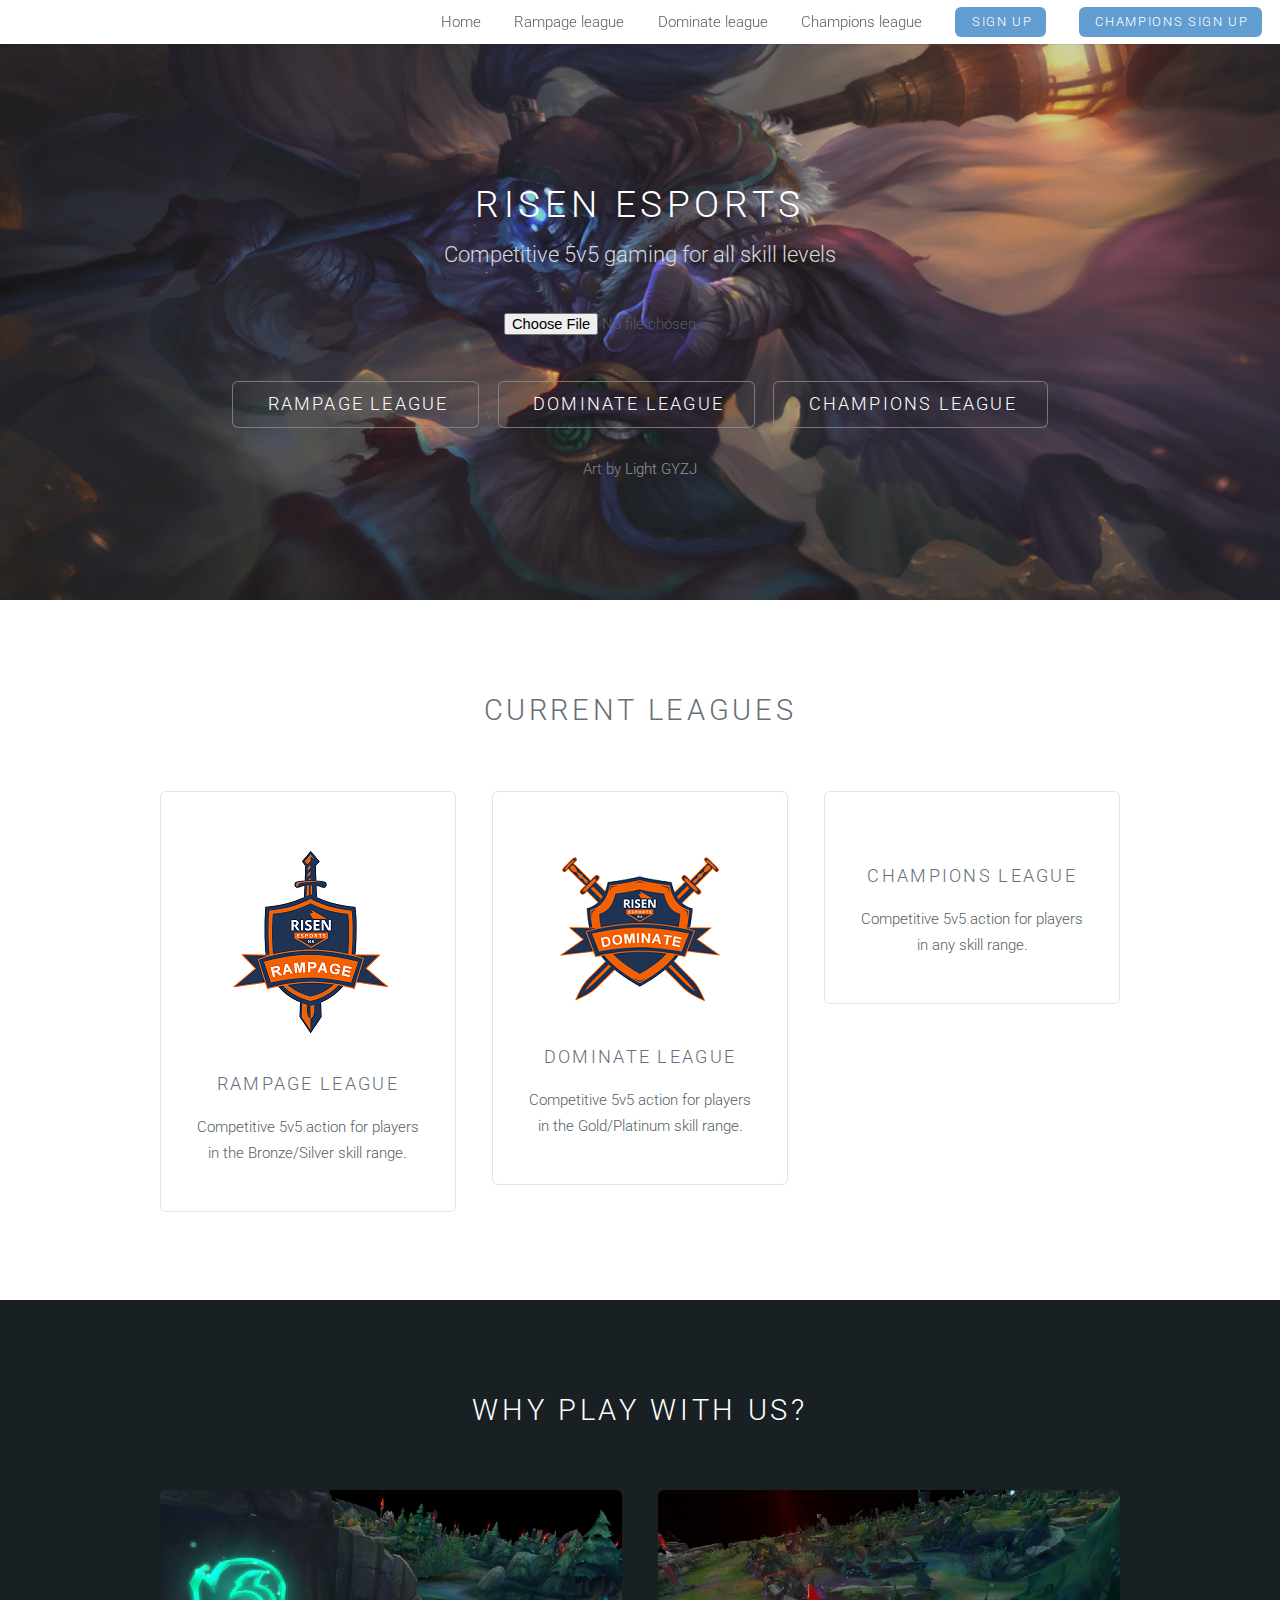
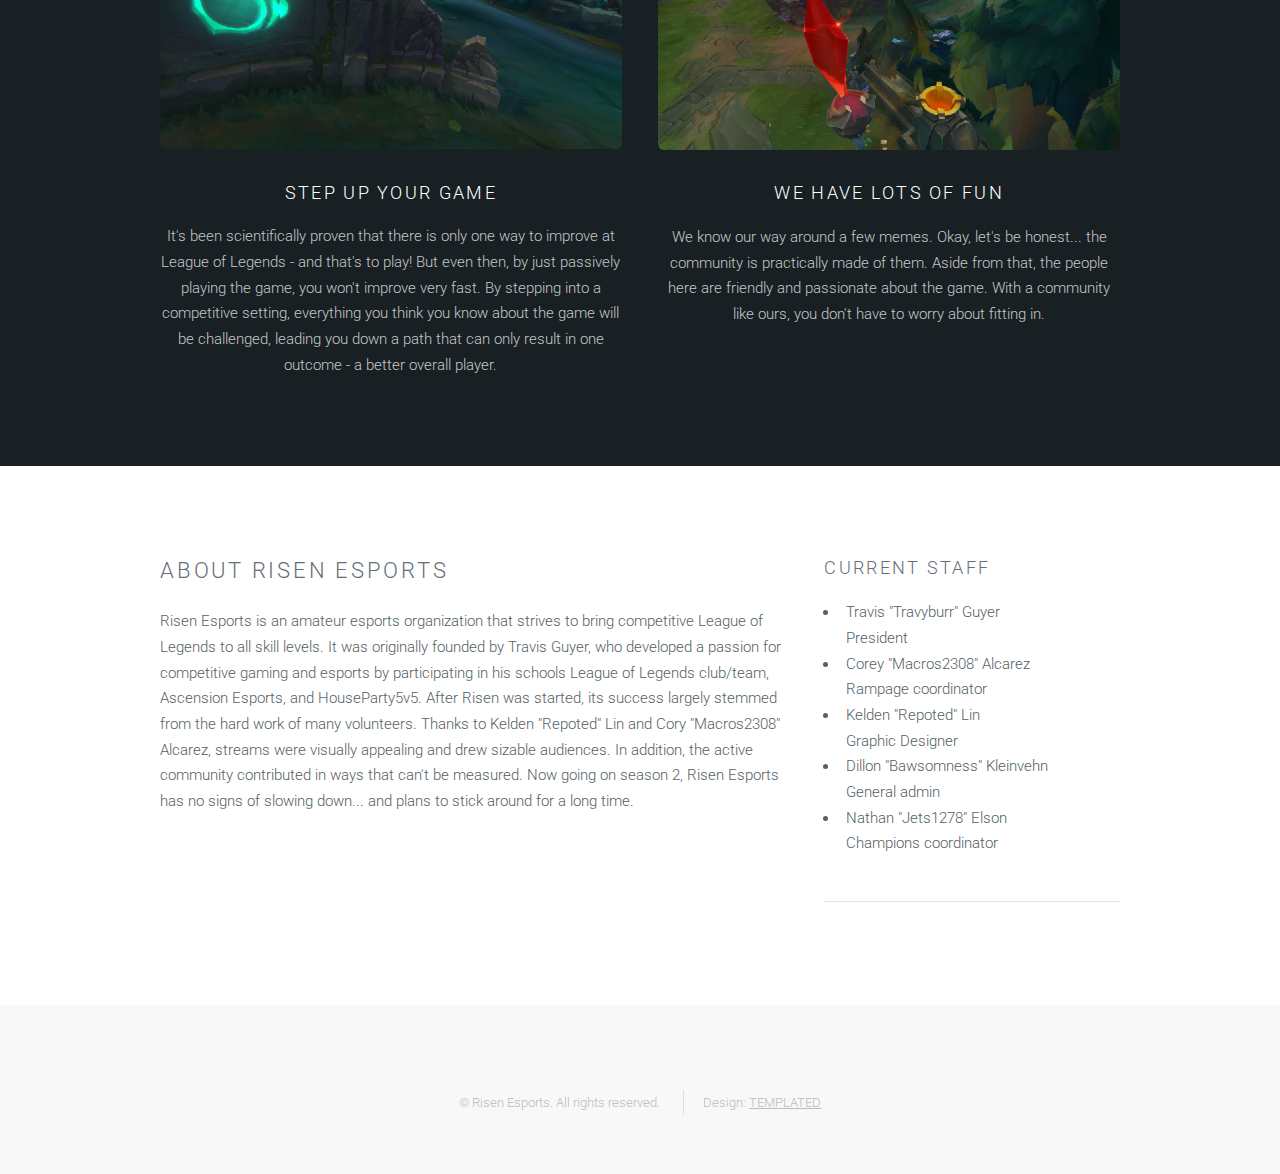
==== index.html @ 31a6c661 "Test files for backend" ====
<!DOCTYPE HTML>
<!--
	Ion by TEMPLATED
	templated.co @templatedco
	Released for free under the Creative Commons Attribution 3.0 license (templated.co/license)
-->
<html>
	<head>
		<title>Risen Esports</title>
		<meta http-equiv="content-type" content="text/html; charset=utf-8" />
		<meta name="description" content="" />
		<meta name="keywords" content="" />
		<!--[if lte IE 8]><script src="js/html5shiv.js"></script><![endif]-->
		<script src="js/jquery.min.js"></script>
		<script src="js/skel.min.js"></script>
		<script src="js/skel-layers.min.js"></script>
		<script src="js/init.js"></script>
		<script src="js/backend.js"></script>
		<noscript>
			<link rel="stylesheet" href="css/skel.css" />
			<link rel="stylesheet" href="css/style.css" />
			<link rel="stylesheet" href="css/style-xlarge.css" />
		</noscript>
	</head>
	<body id="top">

		<!-- Header -->
			<header id="header" class="skel-layers-fixed">
				<nav id="nav">
					<ul>
						<li><a href="index.html">Home</a></li>
						<li><a href="https://docs.google.com/spreadsheets/d/15vm1gbAlgR7UDyFfbG-VMSf4Cr0W-AicbFT2tjuNAXw/edit?usp=sharing">Rampage league</a></li>
						<li><a href="https://docs.google.com/spreadsheets/d/15vm1gbAlgR7UDyFfbG-VMSf4Cr0W-AicbFT2tjuNAXw/edit?usp=sharing">Dominate league</a></li>
						<li><a href="https://docs.google.com/spreadsheets/d/15vm1gbAlgR7UDyFfbG-VMSf4Cr0W-AicbFT2tjuNAXw/edit?usp=sharing">Champions league</a></li>
						<li><a href="https://goo.gl/forms/FgK1YCYgTAXWLBcm2" class="button special">Sign up</a></li>
						<li><a href="https://goo.gl/forms/N3DJyfTdDHed1uBm1" class="button special">Champions sign up</a></li>
					</ul>
				</nav>
			</header>

		<!-- Banner -->
			<section id="banner">
				<div class="inner">
					<a href=""><img src="images/RisenTrans.png" width="200px" alt="" /></a>
					<h2>Risen Esports</h2>
					<p>Competitive 5v5 gaming for all skill levels</a></p>


					<input type='file' id="fileInput"><br>
					<p id='fileDisplayArea'></p>


					<ul class="actions">
						<li><a href="https://docs.google.com/spreadsheets/d/15vm1gbAlgR7UDyFfbG-VMSf4Cr0W-AicbFT2tjuNAXw/edit?usp=sharing" class="button big alt">Rampage league</a></li>
						<li><a href="https://docs.google.com/spreadsheets/d/15vm1gbAlgR7UDyFfbG-VMSf4Cr0W-AicbFT2tjuNAXw/edit?usp=sharing" class="button big alt">Dominate league</a></li>
						<li><a href="https://docs.google.com/spreadsheets/d/15vm1gbAlgR7UDyFfbG-VMSf4Cr0W-AicbFT2tjuNAXw/edit?usp=sharing" class="button big alt">Champions league</a></li>
					</ul>

					<p style="opacity: .5; font-size: 1em">Art by <a href="https://www.artstation.com/artist/sunzheng0219">Light GYZJ</a></p>
				</div>
			</section>

		<!-- One -->
			<section id="one" class="wrapper style1">
				<header class="major">
					<h2>Current leagues</h2>
				</header>
				<div class="container">
					<div class="row">
						<div class="4u">
							<section class="special box">
								<a href=""><img src="images/rampage_logo_1.png" alt="" /></a>
								<h3>Rampage league</h3>
								<p>Competitive 5v5 action for players in the Bronze/Silver skill range.</p>
							</section>
						</div>
						<div class="4u">
							<section class="special box">
								<a href=""><img src="images/dominate_logo_1.png" alt="" /></a>
								<h3>Dominate league</h3>
								<p>Competitive 5v5 action for players in the Gold/Platinum skill range.</p>
							</section>
						</div>
						<div class="4u">
							<section class="special box">
								<a href=""><img src="images/champions_logo_1.png" alt="" /></a>
								<h3>Champions league</h3>
								<p>Competitive 5v5 action for players in any skill range.</p>
							</section>
						</div>
					</div>
				</div>
			</section>

		<!-- Two -->
			<section id="two" class="wrapper style2">
				<header class="major">
					<h2>Why play with us?</h2>
				</header>
				<div class="container">
					<div class="row">
						<div class="6u">
							<section class="special">
								<a href="#" class="image fit"><img src="images/dragPit.png" alt="" /></a>
								<h3>Step up your game</h3>
								<p>It's been scientifically proven that there is only one way to improve at League of Legends - and that's to play! But even then, by just passively playing the game, you won't improve very fast. By stepping into a competitive setting, everything you think you know about the game will be challenged, leading you down a path that can only result in one outcome - a better overall player.</p>
							</section>
						</div>
						<div class="6u">
							<section class="special">
								<a href="#" class="image fit"><img src="images/turretPic.png" alt="" /></a>
								<h3>We have lots of fun</h3>
								<p>We know our way around a few memes. Okay, let's be honest... the community is practically made of them. Aside from that, the people here are friendly and passionate about the game. With a community like ours, you don't have to worry about fitting in.</p>
							</section>
						</div>
					</div>
				</div>
			</section>

		<!-- Three -->
			<section id="three" class="wrapper style1">
				<div class="container">
					<div class="row">
						<div class="8u">
							<section>
								<h2>About Risen Esports</h2>
								<p>Risen Esports is an amateur esports organization that strives to bring competitive League of Legends to all skill levels. It was originally founded by Travis Guyer, who developed a passion for competitive gaming and esports by participating in his schools League of Legends club/team, Ascension Esports, and HouseParty5v5. After Risen was started, its success largely stemmed from the hard work of many volunteers. Thanks to Kelden "Repoted" Lin and Cory "Macros2308" Alcarez, streams were visually appealing and drew sizable audiences. In addition, the active community contributed in ways that can't be measured. Now going on season 2, Risen Esports has no signs of slowing down... and plans to stick around for a long time.</p>
							</section>
						</div>
						<div class="4u">
							<section>
								<h3>Current staff</h3>
								<ul id = "staff">
									<li>Travis "Travyburr" Guyer <div class="role"> President</div></li>
									<li>Corey "Macros2308" Alcarez <div class="role">Rampage coordinator</div></li>
									<li>Kelden "Repoted" Lin <div class="role">Graphic Designer</div></li>
									<li>Dillon "Bawsomness" Kleinvehn<div class="role">General admin</div></li>
									<li>Nathan "Jets1278" Elson<div class="role">Champions coordinator</div></li>
								</ul>
							</section>
							<hr />
						</div>
					</div>
				</div>
			</section>

		<!-- Footer -->
			<footer id="footer">
				<div class="container">
					<div class="row double">
						<div class="6u">
							<div class="row collapse-at-2">
							</div>
						</div>
					</div>
					<ul class="copyright">
						<li>&copy; Risen Esports. All rights reserved.</li>
						<li>Design: <a href="http://templated.co">TEMPLATED</a></li>
					</ul>
				</div>
			</footer>

	</body>
</html>
---- css/skel.css ----
/* Resets (http://meyerweb.com/eric/tools/css/reset/ | v2.0 | 20110126 | License: none (public domain)) */

	html,body,div,span,applet,object,iframe,h1,h2,h3,h4,h5,h6,p,blockquote,pre,a,abbr,acronym,address,big,cite,code,del,dfn,em,img,ins,kbd,q,s,samp,small,strike,strong,sub,sup,tt,var,b,u,i,center,dl,dt,dd,ol,ul,li,fieldset,form,label,legend,table,caption,tbody,tfoot,thead,tr,th,td,article,aside,canvas,details,embed,figure,figcaption,footer,header,hgroup,menu,nav,output,ruby,section,summary,time,mark,audio,video{margin:0;padding:0;border:0;font-size:100%;font:inherit;vertical-align:baseline;}article,aside,details,figcaption,figure,footer,header,hgroup,menu,nav,section{display:block;}body{line-height:1;}ol,ul{list-style:none;}blockquote,q{quotes:none;}blockquote:before,blockquote:after,q:before,q:after{content:'';content:none;}table{border-collapse:collapse;border-spacing:0;}body{-webkit-text-size-adjust:none}

/* Box Model */

	*, *:before, *:after {
		-moz-box-sizing: border-box;
		-webkit-box-sizing: border-box;
		box-sizing: border-box;
	}

/* Container */

	body {
		/* min-width: (containers) */
		min-width: 1200px;
	}

	.container {
		margin-left: auto;
		margin-right: auto;
		
		/* width: (containers) */
		width: 1200px;
	}

	/* Modifiers */
	
		.container.small {
			/* width: (containers) * 0.75; */
			width: 900px;
		}

		.container.big {
			width: 100%;

			/* max-width: (containers) * 1.25; */
			max-width: 1500px;

			/* min-width: (containers); */
			min-width: 1200px;
		}

/* Grid */

	.\31 2u { width: 100% }
	.\31 1u { width: 91.6666666667% }
	.\31 0u { width: 83.3333333333% }
	.\39 u { width: 75% }
	.\38 u { width: 66.6666666667% }
	.\37 u { width: 58.3333333333% }
	.\36 u { width: 50% }
	.\35 u { width: 41.6666666667% }
	.\34 u { width: 33.3333333333% }
	.\33 u { width: 25% }
	.\32 u { width: 16.6666666667% }
	.\31 u { width: 8.3333333333% }
	.\-11u { margin-left: 91.6666666667% }
	.\-10u { margin-left: 83.3333333333% }
	.\-9u { margin-left: 75% }
	.\-8u { margin-left: 66.6666666667% }
	.\-7u { margin-left: 58.3333333333% }
	.\-6u { margin-left: 50% }
	.\-5u { margin-left: 41.6666666667% }
	.\-4u { margin-left: 33.3333333333% }
	.\-3u { margin-left: 25% }
	.\-2u { margin-left: 16.6666666667% }
	.\-1u { margin-left: 8.3333333333% }

	/* Rows */

		.row > * {
			float: left;
		}

		.row:after {
			content: '';
			display: block;
			clear: both;
			height: 0;
		}

		.row:first-child > * {
			padding-top: 0 !important;
		}

		.row.uniform > * > :first-child {
			margin-top: 0;
		}

		.row.uniform > * > :last-child {
			margin-bottom: 0;
		}

		/* Normal */

			.row > * {
				/* padding-left: (gutters.vertical) */
				padding-left: 4em;
			}

			.row + .row > * {
				/* padding: (gutters.horizontal) 0 0 (gutters.vertical) */
				padding: 0 0 0 4em;
			}

			.row {
				/* margin-left: -(gutters.vertical) */
				margin-left: -4em;
			}

			.row + .row.uniform > * {
				/* padding: (gutters.vertical) 0 0 (gutters.vertical) */
				padding: 4em 0 0 4em;
			}

		/* Flush */

			.row.flush > * {
				padding-left: 0;
			}

			.row + .row.flush > * {
				padding: 0;
			}

			.row.flush {
				margin-left: 0;
			}

			.row + .row.uniform.flush > * {
				padding: 0;
			}

		/* Quarter */

			.row.quarter > * {
				/* padding-left: (gutters.vertical * 0.25) */
				padding-left: 1em;
			}

			.row + .row.quarter > * {
				/* padding: (gutters.horizontal * 0.25) 0 0 (gutters.vertical * 0.25) */
				padding: 0 0 0 1em;
			}

			.row.quarter {
				/* margin-left: -(gutters.vertical * 0.25) */
				margin-left: -1em;
			}

			.row + .row.uniform.quarter > * {
				/* padding: (gutters.vertical * 0.25) 0 0 (gutters.vertical * 0.25) */
				padding: 1em 0 0 1em;
			}

		/* Half */

			.row.half > * {
				/* padding-left: (gutters.vertical * 0.5) */
				padding-left: 2em;
			}

			.row + .row.half > * {
				/* padding: (gutters.horizontal * 0.5) 0 0 (gutters.vertical * 0.5) */
				padding: 0 0 0 2em;
			}

			.row.half {
				/* margin-left: -(gutters.vertical * 0.5) */
				margin-left: -2em;
			}

			.row + .row.uniform.half > * {
				/* padding: (gutters.vertical * 0.5) 0 0 (gutters.vertical * 0.5) */
				padding: 2em 0 0 2em;
			}

		/* One and (a) Half */

			.row.oneandhalf > * {
				/* padding-left: (gutters.vertical * 1.5) */
				padding-left: 6em;
			}

			.row + .row.oneandhalf > * {
				/* padding: (gutters.horizontal * 1.5) 0 0 (gutters.vertical * 1.5) */
				padding: 0 0 0 6em;
			}

			.row.oneandhalf {
				/* margin-left: -(gutters.vertical * 1.5) */
				margin-left: -6em;
			}

			.row + .row.uniform.oneandhalf > * {
				/* padding: (gutters.vertical * 1.5) 0 0 (gutters.vertical * 1.5) */
				padding: 6em 0 0 6em;
			}

		/* Double */

			.row.double > * {
				/* padding-left: (gutters.vertical * 2) */
				padding-left: 8em;
			}

			.row + .row.double > * {
				/* padding: (gutters.horizontal * 2) 0 0 (gutters.vertical * 2) */
				padding: 0 0 0 8em;
			}

			.row.double {
				/* margin-left: -(gutters.vertical * 2) */
				margin-left: -8em;
			}

			.row + .row.uniform.double > * {
				/* padding: (gutters.vertical * 2) 0 0 (gutters.vertical * 2) */
				padding: 8em 0 0 8em;
			}
---- css/style.css ----
@charset "UTF-8";
@import url(font-awesome.min.css);
@import url("http://fonts.googleapis.com/css?family=Roboto:500,300");

/*
	Ion by TEMPLATED
	templated.co @templatedco
	Released for free under the Creative Commons Attribution 3.0 license (templated.co/license)
*/

/* Basic */

	body {
		background: #fff;
	}

	body, input, select, textarea {
		color: #555f66;
		font-family: "Roboto", Helvetica, sans-serif;
		font-size: 14pt;
		font-weight: 300;
		line-height: 1.75em;
	}

	a {
		color: #629DD1;
		text-decoration: underline;
	}

		a:hover {
			text-decoration: none;
		}

	strong, b {
		color: #666f77;
		font-weight: 500;
	}

	em, i {
		font-style: italic;
	}

	p {
		margin: 0 0 2em 0;
	}

	h1, h2, h3, h4, h5, h6 {
		color: #666f77;
		font-weight: 300;
		line-height: 1em;
		margin: 0 0 1em 0;
		text-transform: uppercase;
		letter-spacing: 0.125em;
	}

		h1 a, h2 a, h3 a, h4 a, h5 a, h6 a {
			color: inherit;
			text-decoration: none;
		}

	h2 {
		font-size: 1.5em;
		line-height: 1.5em;
	}

	h3 {
		font-size: 1.25em;
		line-height: 1.5em;
	}

	h4 {
		font-size: 1em;
		line-height: 1.5em;
	}

	h5 {
		font-size: 0.9em;
		line-height: 1.5em;
	}

	h6 {
		font-size: 0.7em;
		line-height: 1.5em;
	}

	sub {
		font-size: 0.8em;
		position: relative;
		top: 0.5em;
	}

	sup {
		font-size: 0.8em;
		position: relative;
		top: -0.5em;
	}

	hr {
		border: 0;
		border-bottom: solid 1px rgba(144, 144, 144, 0.25);
		margin: 3em 0;
	}

		hr.major {
			margin: 2em 0 5em 0;
		}

	blockquote {
		border-left: solid 4px rgba(144, 144, 144, 0.25);
		font-style: italic;
		margin: 0 0 2em 0;
		padding: 0.5em 0 0.5em 2em;
	}

	code {
		background: rgba(144, 144, 144, 0.075);
		border-radius: 6px;
		border: solid 1px rgba(144, 144, 144, 0.25);
		font-family: "Courier New", monospace;
		font-size: 0.9em;
		margin: 0 0.25em;
		padding: 0.25em 0.65em;
	}

	pre {
		-webkit-overflow-scrolling: touch;
		font-family: "Courier New", monospace;
		font-size: 0.9em;
		margin: 0 0 2em 0;
		overflow-x: auto;
	}

		pre code {
			display: block;
			line-height: 1.75em;
			padding: 1em 1.5em;
		}

	.align-left {
		text-align: left;
	}

	.align-center {
		text-align: center;
	}

	.align-right {
		text-align: right;
	}

/* Section/Article */

	section.special, article.special {
		text-align: center;
	}

	header p {
		color: #bbb;
		position: relative;
		margin: 0 0 1.5em 0;
	}

	header h2 + p {
		font-size: 1.25em;
		margin-top: -1em;
		line-height: 1.5em;
	}

	header h3 + p {
		font-size: 1.1em;
		margin-top: -0.85em;
		line-height: 1.5em;
	}

	header h4 + p,
	header h5 + p,
	header h6 + p {
		font-size: 0.9em;
		margin-top: -0.75em;
		line-height: 1.5em;
	}

	header.major {
		text-align: center;
		margin: 0 0 4em 0;
	}

		header.major h2 {
			font-size: 2em;
		}

		header.major h2 + p {
			font-size: 1.5em;
			margin: -1em 0 2em 0;
		}

/* Form */

	form {
		margin: 0 0 2em 0;
	}

	label {
		color: #666f77;
		display: block;
		font-size: 0.9em;
		font-weight: 500;
		margin: 0 0 1em 0;
	}

	input[type="text"],
	input[type="password"],
	input[type="email"],
	select,
	textarea {
		-moz-appearance: none;
		-webkit-appearance: none;
		-o-appearance: none;
		-ms-appearance: none;
		appearance: none;
		background: rgba(144, 144, 144, 0.075);
		border-radius: 6px;
		border: none;
		border: solid 1px rgba(144, 144, 144, 0.25);
		color: inherit;
		display: block;
		outline: 0;
		padding: 0 1em;
		text-decoration: none;
		width: 100%;
	}

		input[type="text"]:invalid,
		input[type="password"]:invalid,
		input[type="email"]:invalid,
		select:invalid,
		textarea:invalid {
			box-shadow: none;
		}

		input[type="text"]:focus,
		input[type="password"]:focus,
		input[type="email"]:focus,
		select:focus,
		textarea:focus {
			border-color: #629DD1;
			box-shadow: 0 0 0 1px #629DD1;
		}

	.select-wrapper {
		text-decoration: none;
		display: block;
		position: relative;
	}

		.select-wrapper:before {
			content: "";
			-moz-osx-font-smoothing: grayscale;
			-webkit-font-smoothing: antialiased;
			font-family: FontAwesome;
			font-style: normal;
			font-weight: normal;
			text-transform: none !important;
		}

		.select-wrapper:before {
			color: rgba(144, 144, 144, 0.25);
			display: block;
			height: 2.75em;
			line-height: 2.75em;
			pointer-events: none;
			position: absolute;
			right: 0;
			text-align: center;
			top: 0;
			width: 2.75em;
		}

		.select-wrapper select::-ms-expand {
			display: none;
		}

	input[type="text"],
	input[type="password"],
	input[type="email"],
	select {
		height: 2.75em;
	}

	textarea {
		padding: 0.75em 1em;
	}

	input[type="checkbox"],
	input[type="radio"] {
		-moz-appearance: none;
		-webkit-appearance: none;
		-o-appearance: none;
		-ms-appearance: none;
		appearance: none;
		display: block;
		float: left;
		margin-right: -2em;
		opacity: 0;
		width: 1em;
		z-index: -1;
	}

		input[type="checkbox"] + label,
		input[type="radio"] + label {
			text-decoration: none;
			color: #555f66;
			cursor: pointer;
			display: inline-block;
			font-size: 1em;
			font-weight: 300;
			padding-left: 2.4em;
			padding-right: 0.75em;
			position: relative;
		}

			input[type="checkbox"] + label:before,
			input[type="radio"] + label:before {
				-moz-osx-font-smoothing: grayscale;
				-webkit-font-smoothing: antialiased;
				font-family: FontAwesome;
				font-style: normal;
				font-weight: normal;
				text-transform: none !important;
			}

			input[type="checkbox"] + label:before,
			input[type="radio"] + label:before {
				background: rgba(144, 144, 144, 0.075);
				border-radius: 6px;
				border: solid 1px rgba(144, 144, 144, 0.25);
				content: '';
				display: inline-block;
				height: 1.65em;
				left: 0;
				line-height: 1.58125em;
				position: absolute;
				text-align: center;
				top: 0;
				width: 1.65em;
			}

		input[type="checkbox"]:checked + label:before,
		input[type="radio"]:checked + label:before {
			background: #192024;
			border-color: #192024;
			color: #ffffff;
			content: '\f00c';
		}

		input[type="checkbox"]:focus + label:before,
		input[type="radio"]:focus + label:before {
			border-color: #629DD1;
			box-shadow: 0 0 0 1px #629DD1;
		}

	input[type="checkbox"] + label:before {
		border-radius: 6px;
	}

	input[type="radio"] + label:before {
		border-radius: 100%;
	}

	::-webkit-input-placeholder {
		color: #bbb !important;
		opacity: 1.0;
	}

	:-moz-placeholder {
		color: #bbb !important;
		opacity: 1.0;
	}

	::-moz-placeholder {
		color: #bbb !important;
		opacity: 1.0;
	}

	:-ms-input-placeholder {
		color: #bbb !important;
		opacity: 1.0;
	}

	.formerize-placeholder {
		color: #bbb !important;
		opacity: 1.0;
	}

/* Box */

	.box {
		border-radius: 6px;
		border: solid 1px rgba(144, 144, 144, 0.25);
		margin-bottom: 2em;
		padding: 3em 2em;
	}

		.box > :last-child,
		.box > :last-child > :last-child,
		.box > :last-child > :last-child > :last-child {
			margin-bottom: 0;
		}

		.box.alt {
			border: 0;
			border-radius: 0;
			padding: 0;
		}

/* Icon */

	.icon {
		text-decoration: none;
		border-bottom: none;
		position: relative;
	}

		.icon:before {
			-moz-osx-font-smoothing: grayscale;
			-webkit-font-smoothing: antialiased;
			font-family: FontAwesome;
			font-style: normal;
			font-weight: normal;
			text-transform: none !important;
		}

		.icon > .label {
			display: none;
		}

		.icon.major {
			display: inline-block;
			margin: 0 0 1.25em 0;
			color: #ffffff;
			background: #629DD1;
			width: 3em;
			height: 3em;
			font-size: 2em;
			text-align: center;
			line-height: 3em;
			border-radius: 100%;
			box-shadow: 0 0 0 10px #fff, 0 0 0 11px rgba(144, 144, 144, 0.25);
		}

/* Image */

	.image {
		border-radius: 6px;
		border: 0;
		display: inline-block;
		position: relative;
	}

		.image img {
			border-radius: 6px;
			display: block;
		}

		.image.left {
			float: left;
			padding: 0 1.5em 1em 0;
			top: 0.25em;
		}

		.image.right {
			float: right;
			padding: 0 0 1em 1.5em;
			top: 0.25em;
		}

		.image.fit {
			display: block;
			margin: 0 0 2em 0;
			width: 100%;
		}

			.image.fit img {
				display: block;
				width: 100%;
			}

/* List */

	ol {
		list-style: decimal;
		margin: 0 0 2em 0;
		padding-left: 1.25em;
	}

		ol li {
			padding-left: 0.25em;
		}

	ul {
		list-style: disc;
		margin: 0 0 2em 0;
		padding-left: 1em;
	}

		ul li {
			padding-left: 0.5em;
		}

		ul.alt {
			list-style: none;
			padding-left: 0;
		}

			ul.alt li {
				border-top: solid 1px rgba(144, 144, 144, 0.25);
				padding: 0.5em 0;
			}

				ul.alt li:first-child {
					border-top: 0;
					padding-top: 0;
				}

		ul.icons {
			cursor: default;
			list-style: none;
			padding-left: 0;
		}

			ul.icons li {
				display: inline-block;
				padding: 0 1.25em 0 0;
			}

				ul.icons li:last-child {
					padding-right: 0;
				}

				ul.icons li .icon:before {
					font-size: 1.5em;
				}

		ul.actions {
			cursor: default;
			list-style: none;
			padding-left: 0;
		}

			ul.actions li {
				display: inline-block;
				padding: 0 1em 0 0;
				vertical-align: middle;
			}

				ul.actions li:last-child {
					padding-right: 0;
				}

			ul.actions.small li {
				padding: 0 0.5em 0 0;
			}

			ul.actions.vertical li {
				display: block;
				padding: 1em 0 0 0;
			}

				ul.actions.vertical li:first-child {
					padding-top: 0;
				}

				ul.actions.vertical li > * {
					margin-bottom: 0;
				}

			ul.actions.vertical.small li {
				padding: 0.5em 0 0 0;
			}

				ul.actions.vertical.small li:first-child {
					padding-top: 0;
				}

			ul.actions.fit {
				display: table;
				margin-left: -1em;
				padding: 0;
				table-layout: fixed;
				width: calc(100% + 1em);
			}

				ul.actions.fit li {
					display: table-cell;
					padding: 0 0 0 1em;
				}

					ul.actions.fit li > * {
						margin-bottom: 0;
					}

				ul.actions.fit.small {
					margin-left: -0.5em;
					width: calc(100% + 0.5em);
				}

					ul.actions.fit.small li {
						padding: 0 0 0 0.5em;
					}

	dl {
		margin: 0 0 2em 0;
	}

/* Table */

	.table-wrapper {
		-webkit-overflow-scrolling: touch;
		overflow-x: auto;
	}

	table {
		margin: 0 0 2em 0;
		width: 100%;
	}

		table tbody tr {
			border: solid 1px rgba(144, 144, 144, 0.25);
			border-left: 0;
			border-right: 0;
		}

			table tbody tr:nth-child(2n + 1) {
				background-color: rgba(144, 144, 144, 0.075);
			}

		table td {
			padding: 0.75em 0.75em;
		}

		table th {
			color: #666f77;
			font-size: 0.9em;
			font-weight: 500;
			padding: 0 0.75em 0.75em 0.75em;
			text-align: left;
		}

		table thead {
			border-bottom: solid 2px rgba(144, 144, 144, 0.25);
		}

		table tfoot {
			border-top: solid 2px rgba(144, 144, 144, 0.25);
		}

		table.alt {
			border-collapse: separate;
		}

			table.alt tbody tr td {
				border: solid 1px rgba(144, 144, 144, 0.25);
				border-left-width: 0;
				border-top-width: 0;
			}

				table.alt tbody tr td:first-child {
					border-left-width: 1px;
				}

			table.alt tbody tr:first-child td {
				border-top-width: 1px;
			}

			table.alt thead {
				border-bottom: 0;
			}

			table.alt tfoot {
				border-top: 0;
			}

/* Button */

	input[type="submit"],
	input[type="reset"],
	input[type="button"],
	.button {
		-moz-appearance: none;
		-webkit-appearance: none;
		-o-appearance: none;
		-ms-appearance: none;
		appearance: none;
		-moz-transition: background-color 0.2s ease-in-out, color 0.2s ease-in-out;
		-webkit-transition: background-color 0.2s ease-in-out, color 0.2s ease-in-out;
		-o-transition: background-color 0.2s ease-in-out, color 0.2s ease-in-out;
		-ms-transition: background-color 0.2s ease-in-out, color 0.2s ease-in-out;
		transition: background-color 0.2s ease-in-out, color 0.2s ease-in-out;
		background-color: #192024;
		border-radius: 6px;
		border: 0;
		color: #ffffff !important;
		cursor: pointer;
		display: inline-block;
		font-weight: 300;
		text-transform: uppercase;
		letter-spacing: 0.125em;
		font-size: 0.9em;
		height: 2.85em;
		line-height: 2.85em;
		padding: 0 1.75em;
		text-align: center;
		text-decoration: none;
		white-space: nowrap;
		text-indent: 0.25em;
	}

		input[type="submit"]:hover,
		input[type="reset"]:hover,
		input[type="button"]:hover,
		.button:hover {
			background-color: #232d33;
		}

		input[type="submit"]:active,
		input[type="reset"]:active,
		input[type="button"]:active,
		.button:active {
			background-color: #0f1315;
		}

		input[type="submit"].icon,
		input[type="reset"].icon,
		input[type="button"].icon,
		.button.icon {
			padding-left: 1.35em;
		}

			input[type="submit"].icon:before,
			input[type="reset"].icon:before,
			input[type="button"].icon:before,
			.button.icon:before {
				margin-right: 0.5em;
			}

		input[type="submit"].fit,
		input[type="reset"].fit,
		input[type="button"].fit,
		.button.fit {
			display: block;
			margin: 0 0 1em 0;
			width: 100%;
		}

		input[type="submit"].small,
		input[type="reset"].small,
		input[type="button"].small,
		.button.small {
			font-size: 0.7em;
		}

		input[type="submit"].big,
		input[type="reset"].big,
		input[type="button"].big,
		.button.big {
			font-size: 1.2em;
			height: 2.65em;
			line-height: 2.65em;
		}

		input[type="submit"].alt,
		input[type="reset"].alt,
		input[type="button"].alt,
		.button.alt {
			background-color: transparent;
			box-shadow: inset 0 0 0 1px rgba(144, 144, 144, 0.25);
			color: #666f77 !important;
		}

			input[type="submit"].alt:hover,
			input[type="reset"].alt:hover,
			input[type="button"].alt:hover,
			.button.alt:hover {
				background-color: rgba(144, 144, 144, 0.075);
			}

			input[type="submit"].alt:active,
			input[type="reset"].alt:active,
			input[type="button"].alt:active,
			.button.alt:active {
				background-color: rgba(144, 144, 144, 0.2);
			}

			input[type="submit"].alt.icon:before,
			input[type="reset"].alt.icon:before,
			input[type="button"].alt.icon:before,
			.button.alt.icon:before {
				color: #bbb;
			}

		input[type="submit"].special,
		input[type="reset"].special,
		input[type="button"].special,
		.button.special {
			background-color: #629DD1;
			color: #ffffff !important;
		}

			input[type="submit"].special:hover,
			input[type="reset"].special:hover,
			input[type="button"].special:hover,
			.button.special:hover {
				background-color: #76a9d7;
			}

			input[type="submit"].special:active,
			input[type="reset"].special:active,
			input[type="button"].special:active,
			.button.special:active {
				background-color: #4e91cb;
			}

		input[type="submit"].disabled, input[type="submit"]:disabled,
		input[type="reset"].disabled,
		input[type="reset"]:disabled,
		input[type="button"].disabled,
		input[type="button"]:disabled,
		.button.disabled,
		.button:disabled {
			background-color: #555f66 !important;
			box-shadow: inset 0 -0.15em 0 0 rgba(0, 0, 0, 0.15);
			color: #fff !important;
			cursor: default;
			opacity: 0.25;
		}

/* Wrapper */

	.wrapper {
		padding: 6em 0 4em 0;
	}

		.wrapper.style1 {
			background: #fff;
			color: #555f66;
		}

		.wrapper.style2 {
			background: #192024;
			color: #c5c7c8;
		}

			.wrapper.style2 h2, .wrapper.style2 h3, .wrapper.style2 h4, .wrapper.style2 h5, .wrapper.style2 h6 {
				color: #ffffff;
			}

			.wrapper.style2 header p {
				color: #a3a5a7;
			}

			.wrapper.style2 .button.alt {
				box-shadow: inset 0 0 0 1px rgba(144, 144, 144, 0.75);
				color: #ffffff !important;
			}

				.wrapper.style2 .button.alt:hover {
					background-color: rgba(144, 144, 144, 0.275);
				}

				.wrapper.style2 .button.alt:active {
					background-color: rgba(144, 144, 144, 0.4);
				}

				.wrapper.style2 .button.alt.icon:before {
					color: #a3a5a7;
				}

/* Header */

	#skel-layers-wrapper {
		padding-top: 3em;
	}

	#header {
		background: #fff;
		color: #555f66;
		cursor: default;
		height: 3em;
		left: 0;
		line-height: 3em;
		position: fixed;
		top: 0;
		width: 100%;
		z-index: 10000;
		box-shadow: 0 0 0.1em 0 rgba(0, 0, 0, 0.25);
	}

		#header h1 {
			color: #666f77;
			font-weight: 500;
			height: inherit;
			left: 1.25em;
			line-height: inherit;
			margin: 0;
			padding: 0;
			position: absolute;
			top: 0;
		}

			#header h1 a {
				font-size: 1.25em;
			}

		#header nav {
			height: inherit;
			line-height: inherit;
			position: absolute;
			right: 1.25em;
			top: 0;
			vertical-align: middle;
		}

			#header nav > ul {
				list-style: none;
				margin: 0;
				padding-left: 0;
			}

				#header nav > ul > li {
					border-radius: 6px;
					display: inline-block;
					margin-left: 2em;
					padding-left: 0;
				}

					#header nav > ul > li a {
						-moz-transition: color 0.2s ease-in-out;
						-webkit-transition: color 0.2s ease-in-out;
						-o-transition: color 0.2s ease-in-out;
						-ms-transition: color 0.2s ease-in-out;
						transition: color 0.2s ease-in-out;
						color: #555f66;
						display: inline-block;
						text-decoration: none;
					}

						#header nav > ul > li a:hover {
							color: #629DD1;
						}

					#header nav > ul > li:first-child {
						margin-left: 0;
					}

					#header nav > ul > li .button {
						height: 2.25em;
						line-height: 2.25em;
						margin-bottom: 0;
						padding: 0 1em;
						position: relative;
						top: -0.075em;
						vertical-align: middle;
					}

		#header .container {
			position: relative;
		}

			#header .container h1 {
				left: 0;
			}

			#header .container nav {
				right: 0;
			}

/* Banner */

	#banner {
		background-color: #666666;
		background-image: url("../images/Jax.png");
		background-size: cover;
		background-position: center center;
		background-repeat: no-repeat;
		color: #d8d8d8;
		padding: 14em 0;
		text-align: center;
		position: relative;
	}

		#banner:before {
			content: '';
			position: absolute;
			left: 0;
			top: 0;
			width: 100%;
			height: 100%;
			background: rgba(64, 72, 80, 0.25);
		}
		
		#banner:credit {
			position: absolute;
			left: 100;
			top: 100;
		}

		#banner .inner {
			position: relative;
			z-index: 1;
		}

			#banner .inner :last-child {
				margin-bottom: 0;
			}

		#banner h2, #banner h3, #banner h4, #banner h5, #banner h6 {
			color: #ffffff;
		}

		#banner .button.alt {
			box-shadow: inset 0 0 0 1px rgba(144, 144, 144, 0.75);
			color: #ffffff !important;
		}

			#banner .button.alt:hover {
				background-color: rgba(144, 144, 144, 0.275);
			}

			#banner .button.alt:active {
				background-color: rgba(144, 144, 144, 0.4);
			}

			#banner .button.alt.icon:before {
				color: #c1c1c1;
			}

		#banner .button {
			min-width: 12em;
		}

		#banner h2 {
			font-size: 3.5em;
			line-height: 1em;
			margin: 0 0 0.5em 0;
			padding: 0;
		}

		#banner p {
			font-size: 1.5em;
			margin-bottom: 2em;
		}

			#banner p a {
				color: #ffffff;
				text-decoration: none;
			}

/* Footer */

	#footer {
		background: #f8f8f8;
		padding: 4em 0 6em 0;
	}

		#footer a {
			color: inherit;
		}

		#footer .copyright {
			color: #bbb;
			font-size: 0.9em;
			margin: 2em 0 0 0;
			padding: 0;
			text-align: center;
		}

			#footer .copyright li {
				border-left: solid 1px rgba(144, 144, 144, 0.25);
				display: inline-block;
				list-style: none;
				margin-left: 1.5em;
				padding-left: 1.5em;
			}

				#footer .copyright li:first-child {
					border-left: 0;
					margin-left: 0;
					padding-left: 0;
				}

		#footer .icons a {
			color: #bbb;
		}
---- css/style-xlarge.css ----
/*
	Ion by TEMPLATED
	templated.co @templatedco
	Released for free under the Creative Commons Attribution 3.0 license (templated.co/license)
*/

/* Basic */

	body, input, select, textarea {
		font-size: 12pt;
	}

/* Banner */

	#banner {
		padding: 9em 0;
	}
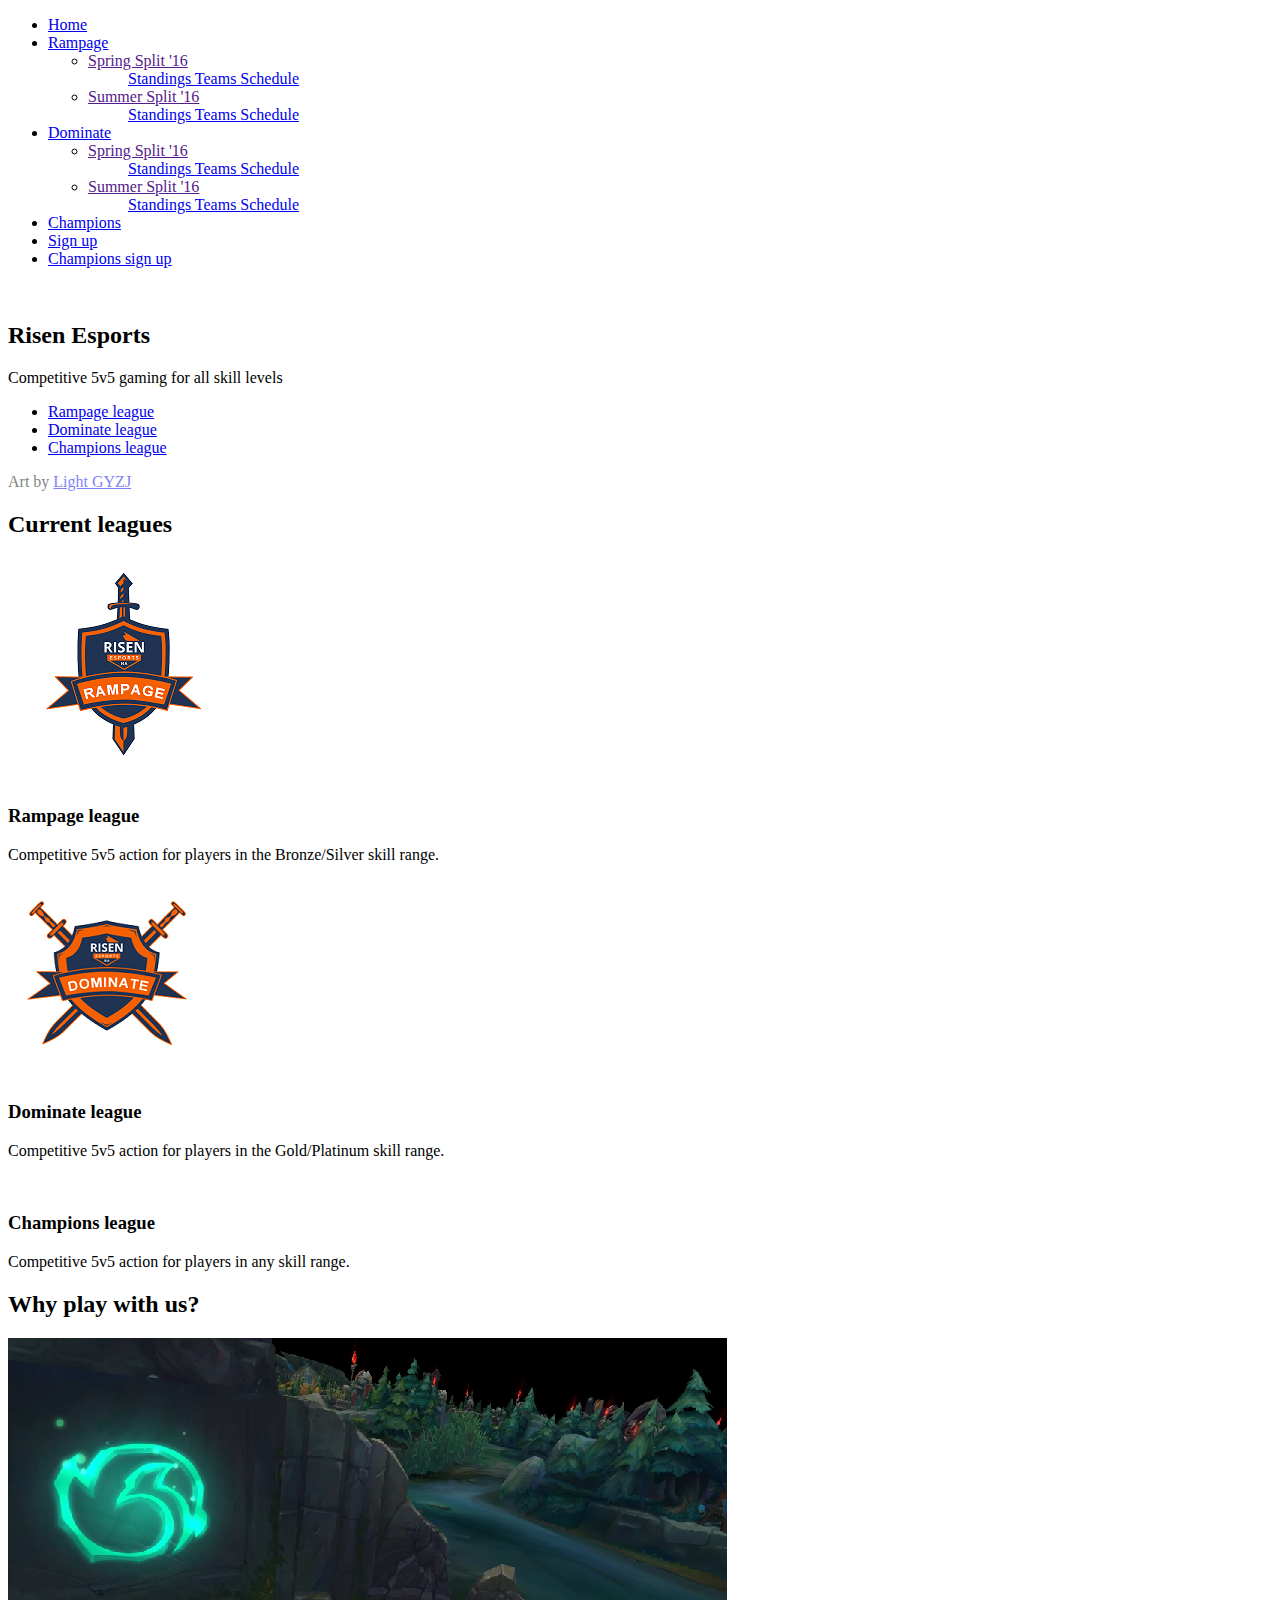
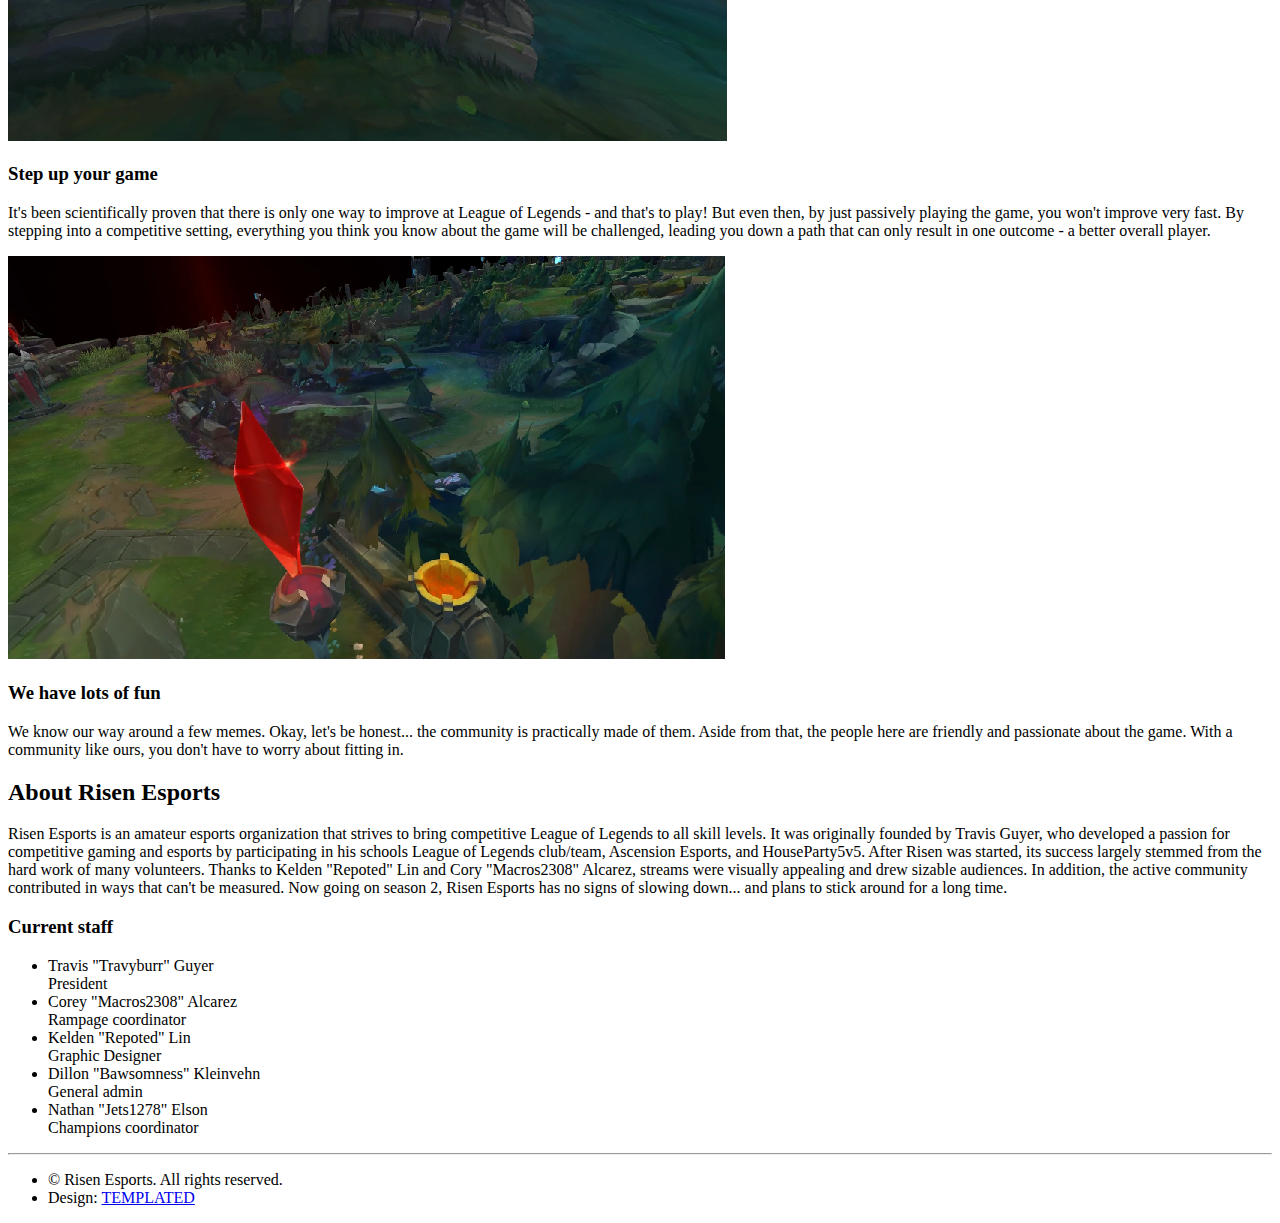
==== commit 7f8dce60: "Checking the directory fix" ====
--- a/index.html
+++ b/index.html
@@ -11,32 +11,85 @@
 		<meta name="description" content="" />
 		<meta name="keywords" content="" />
 		<!--[if lte IE 8]><script src="js/html5shiv.js"></script><![endif]-->
-		<script src="js/jquery.min.js"></script>
-		<script src="js/skel.min.js"></script>
-		<script src="js/skel-layers.min.js"></script>
-		<script src="js/init.js"></script>
-		<script src="js/backend.js"></script>
+		<script src="/RisenEsports/js/jquery.min.js"></script>
+		<script src="/RisenEsports//RisenEsports/js/skel.min.js"></script>
+		<script src="/RisenEsports/js/skel-layers.min.js"></script>
+		<script src="/RisenEsports/js/init.js"></script>
+		<script src="/RisenEsports/js/backend.js"></script>
 		<noscript>
-			<link rel="stylesheet" href="css/skel.css" />
-			<link rel="stylesheet" href="css/style.css" />
-			<link rel="stylesheet" href="css/style-xlarge.css" />
+			<link rel="stylesheet" href="/RisenEsports/css/skel.css" />
+			<link rel="stylesheet" href="/RisenEsports/css/style.css" />
+			<link rel="stylesheet" href="/RisenEsports/css/style-xlarge.css" />
 		</noscript>
 	</head>
 	<body id="top">
-
 		<!-- Header -->
-			<header id="header" class="skel-layers-fixed">
-				<nav id="nav">
-					<ul>
-						<li><a href="index.html">Home</a></li>
-						<li><a href="https://docs.google.com/spreadsheets/d/15vm1gbAlgR7UDyFfbG-VMSf4Cr0W-AicbFT2tjuNAXw/edit?usp=sharing">Rampage league</a></li>
-						<li><a href="https://docs.google.com/spreadsheets/d/15vm1gbAlgR7UDyFfbG-VMSf4Cr0W-AicbFT2tjuNAXw/edit?usp=sharing">Dominate league</a></li>
-						<li><a href="https://docs.google.com/spreadsheets/d/15vm1gbAlgR7UDyFfbG-VMSf4Cr0W-AicbFT2tjuNAXw/edit?usp=sharing">Champions league</a></li>
-						<li><a href="https://goo.gl/forms/FgK1YCYgTAXWLBcm2" class="button special">Sign up</a></li>
-						<li><a href="https://goo.gl/forms/N3DJyfTdDHed1uBm1" class="button special">Champions sign up</a></li>
-					</ul>
-				</nav>
-			</header>
+		<header id="header" class="skel-layers-fixed">
+			<nav id="nav">
+				<ul>
+					<li><a href="index.html">Home</a></li>
+
+					<!-- Rampage -->
+					<li class="current-menu-item">
+						<a href="rampage.html">Rampage</a>
+						<ul>
+							<!-- Spring '16 -->
+							<li>
+								<a href=""> Spring Split '16 </a>
+								<!-- https://docs.google.com/spreadsheets/d/15vm1gbAlgR7UDyFfbG-VMSf4Cr0W-AicbFT2tjuNAXw/edit?usp=sharing -->
+								<ul>
+									<a href="rampage/sp16-ramp-ts.html"> Standings </a>
+									<a href="rampage/sp16-ramp-pb.html"> Teams </a>
+									<a href="rampage/sp16-ramp-sch.html"> Schedule </a>
+								</ul>
+							</li>
+
+							<!-- Summer '16 -->
+							<li>
+								<a href=""> Summer Split '16 </a>
+								<!-- https://docs.google.com/spreadsheets/d/15vm1gbAlgR7UDyFfbG-VMSf4Cr0W-AicbFT2tjuNAXw/edit?usp=sharing -->
+								<ul>
+									<a href="rampage/su16-ramp-ts.html"> Standings </a>
+									<a href="rampage/su16-ramp-pb.html"> Teams </a>
+									<a href="rampage/su16-ramp-sch.html"> Schedule </a>
+								</ul>
+							</li>
+						</ul>
+					</li>
+
+					<!-- Dominate -->
+					<li>
+						<a href="dominate.html">Dominate</a>
+						<ul>
+							<li>
+								<a href=""> Spring Split '16 </a>
+								<!-- https://docs.google.com/spreadsheets/d/15vm1gbAlgR7UDyFfbG-VMSf4Cr0W-AicbFT2tjuNAXw/edit?usp=sharing -->
+								<ul>
+									<a href="dominate/sp16-dom-ts.html"> Standings </a>
+									<a href="dominate/sp16-dom-pb.html"> Teams </a>
+									<a href="dominate/sp16-dom-sch.html"> Schedule </a>
+								</ul>
+							</li>
+							<!-- Summer '16 -->
+							<li>
+								<a href=""> Summer Split '16 </a>
+								<!-- https://docs.google.com/spreadsheets/d/15vm1gbAlgR7UDyFfbG-VMSf4Cr0W-AicbFT2tjuNAXw/edit?usp=sharing -->
+								<ul>
+									<a href="dominate/su16-dom-ts.html"> Standings </a>
+									<a href="dominate/su16-dom-pb.html"> Teams </a>
+									<a href="dominate/su16-dom-sch.html"> Schedule </a>
+								</ul>
+							</li>
+						</ul>
+					</li>
+
+					<!-- Champions -->
+					<li><a href="https://docs.google.com/spreadsheets/d/15vm1gbAlgR7UDyFfbG-VMSf4Cr0W-AicbFT2tjuNAXw/edit?usp=sharing">Champions</a></li>
+					<li><a href="https://goo.gl/forms/FgK1YCYgTAXWLBcm2" class="button special">Sign up</a></li>
+					<li><a href="https://goo.gl/forms/N3DJyfTdDHed1uBm1" class="button special">Champions sign up</a></li>
+				</ul>
+			</nav>
+		</header>
 
 		<!-- Banner -->
 			<section id="banner">
@@ -44,12 +97,6 @@
 					<a href=""><img src="images/RisenTrans.png" width="200px" alt="" /></a>
 					<h2>Risen Esports</h2>
 					<p>Competitive 5v5 gaming for all skill levels</a></p>
-
-
-					<input type='file' id="fileInput"><br>
-					<p id='fileDisplayArea'></p>
-
-
 					<ul class="actions">
 						<li><a href="https://docs.google.com/spreadsheets/d/15vm1gbAlgR7UDyFfbG-VMSf4Cr0W-AicbFT2tjuNAXw/edit?usp=sharing" class="button big alt">Rampage league</a></li>
 						<li><a href="https://docs.google.com/spreadsheets/d/15vm1gbAlgR7UDyFfbG-VMSf4Cr0W-AicbFT2tjuNAXw/edit?usp=sharing" class="button big alt">Dominate league</a></li>
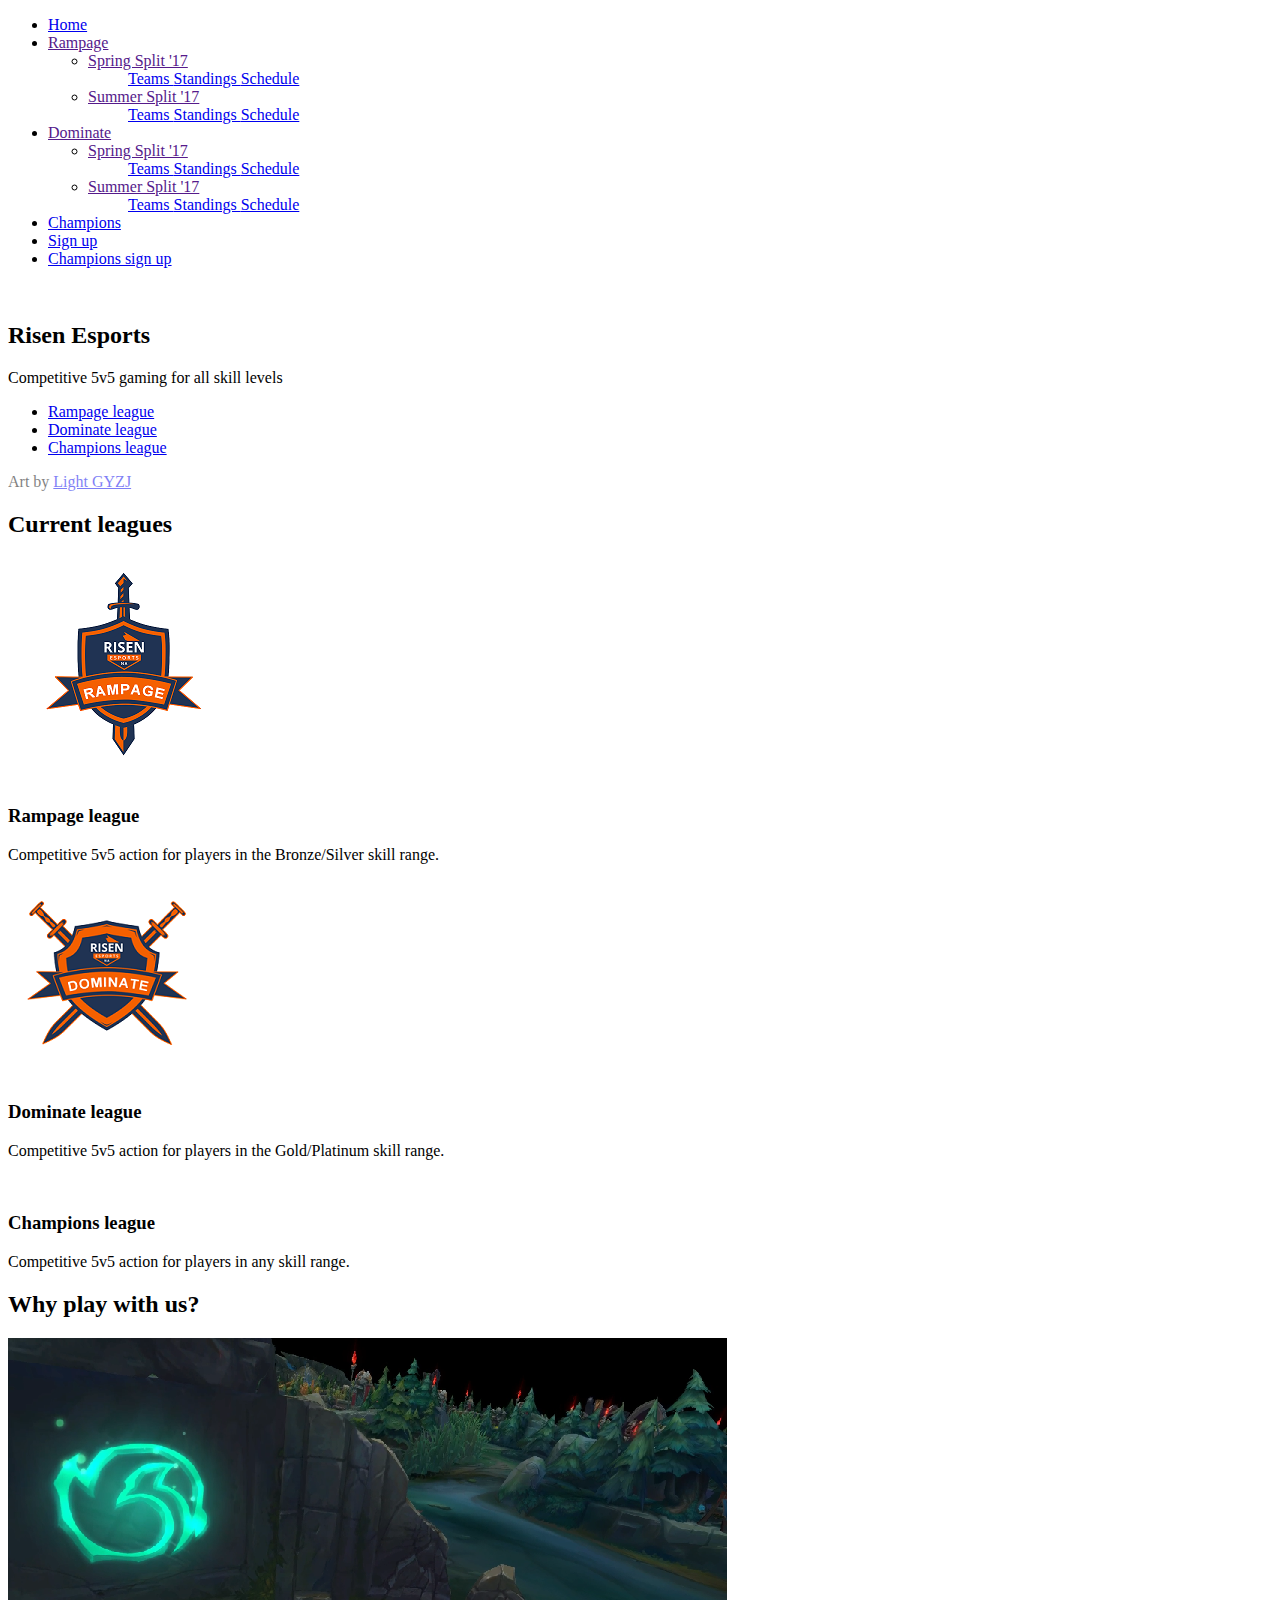
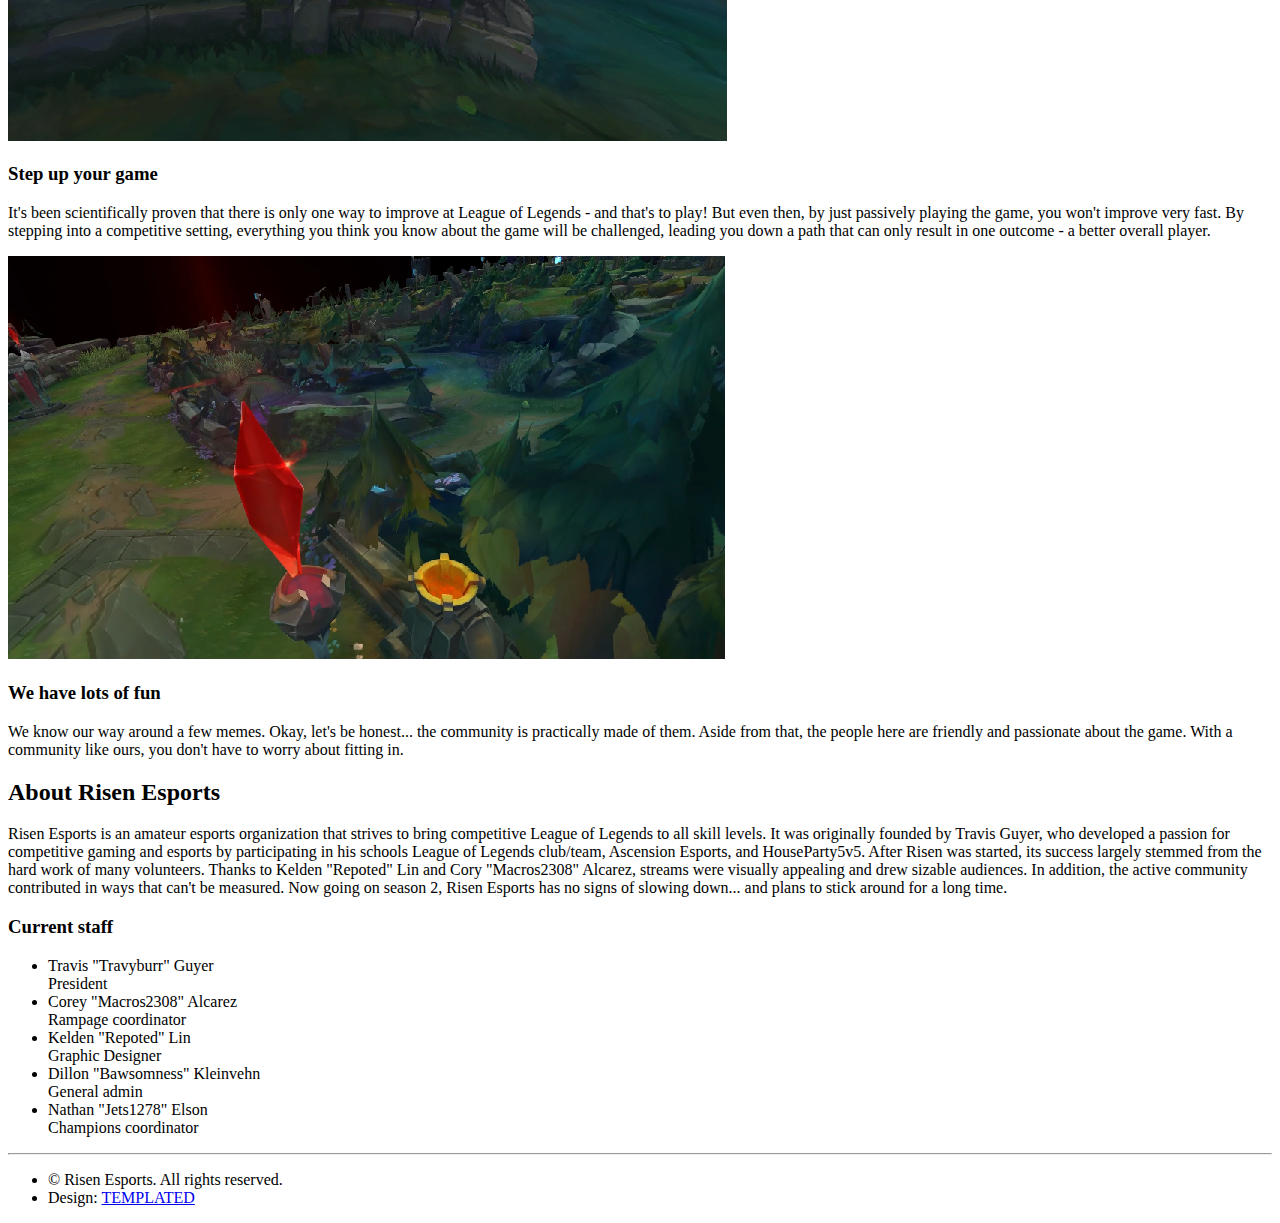
==== commit abac1443: "Completed  Dominate Summer Split Team update (1/2)" ====
--- a/index.html
+++ b/index.html
@@ -12,10 +12,9 @@
 		<meta name="keywords" content="" />
 		<!--[if lte IE 8]><script src="js/html5shiv.js"></script><![endif]-->
 		<script src="/RisenEsports/js/jquery.min.js"></script>
-		<script src="/RisenEsports//RisenEsports/js/skel.min.js"></script>
+		<script src="/RisenEsports/js/skel.min.js"></script>
 		<script src="/RisenEsports/js/skel-layers.min.js"></script>
 		<script src="/RisenEsports/js/init.js"></script>
-		<script src="/RisenEsports/js/backend.js"></script>
 		<noscript>
 			<link rel="stylesheet" href="/RisenEsports/css/skel.css" />
 			<link rel="stylesheet" href="/RisenEsports/css/style.css" />
@@ -23,73 +22,72 @@
 		</noscript>
 	</head>
 	<body id="top">
-		<!-- Header -->
-		<header id="header" class="skel-layers-fixed">
-			<nav id="nav">
-				<ul>
-					<li><a href="index.html">Home</a></li>
-
-					<!-- Rampage -->
-					<li class="current-menu-item">
-						<a href="rampage.html">Rampage</a>
-						<ul>
-							<!-- Spring '16 -->
-							<li>
-								<a href=""> Spring Split '16 </a>
-								<!-- https://docs.google.com/spreadsheets/d/15vm1gbAlgR7UDyFfbG-VMSf4Cr0W-AicbFT2tjuNAXw/edit?usp=sharing -->
-								<ul>
-									<a href="rampage/sp16-ramp-ts.html"> Standings </a>
-									<a href="rampage/sp16-ramp-pb.html"> Teams </a>
-									<a href="rampage/sp16-ramp-sch.html"> Schedule </a>
-								</ul>
-							</li>
-
-							<!-- Summer '16 -->
-							<li>
-								<a href=""> Summer Split '16 </a>
-								<!-- https://docs.google.com/spreadsheets/d/15vm1gbAlgR7UDyFfbG-VMSf4Cr0W-AicbFT2tjuNAXw/edit?usp=sharing -->
-								<ul>
-									<a href="rampage/su16-ramp-ts.html"> Standings </a>
-									<a href="rampage/su16-ramp-pb.html"> Teams </a>
-									<a href="rampage/su16-ramp-sch.html"> Schedule </a>
-								</ul>
-							</li>
-						</ul>
-					</li>
-
-					<!-- Dominate -->
-					<li>
-						<a href="dominate.html">Dominate</a>
-						<ul>
-							<li>
-								<a href=""> Spring Split '16 </a>
-								<!-- https://docs.google.com/spreadsheets/d/15vm1gbAlgR7UDyFfbG-VMSf4Cr0W-AicbFT2tjuNAXw/edit?usp=sharing -->
-								<ul>
-									<a href="dominate/sp16-dom-ts.html"> Standings </a>
-									<a href="dominate/sp16-dom-pb.html"> Teams </a>
-									<a href="dominate/sp16-dom-sch.html"> Schedule </a>
-								</ul>
-							</li>
-							<!-- Summer '16 -->
-							<li>
-								<a href=""> Summer Split '16 </a>
-								<!-- https://docs.google.com/spreadsheets/d/15vm1gbAlgR7UDyFfbG-VMSf4Cr0W-AicbFT2tjuNAXw/edit?usp=sharing -->
-								<ul>
-									<a href="dominate/su16-dom-ts.html"> Standings </a>
-									<a href="dominate/su16-dom-pb.html"> Teams </a>
-									<a href="dominate/su16-dom-sch.html"> Schedule </a>
-								</ul>
-							</li>
-						</ul>
-					</li>
-
-					<!-- Champions -->
-					<li><a href="https://docs.google.com/spreadsheets/d/15vm1gbAlgR7UDyFfbG-VMSf4Cr0W-AicbFT2tjuNAXw/edit?usp=sharing">Champions</a></li>
-					<li><a href="https://goo.gl/forms/FgK1YCYgTAXWLBcm2" class="button special">Sign up</a></li>
-					<li><a href="https://goo.gl/forms/N3DJyfTdDHed1uBm1" class="button special">Champions sign up</a></li>
-				</ul>
-			</nav>
-		</header>
+	<header id="header" class="skel-layers-fixed">
+		<nav id="nav">
+			<ul>
+				<li><a href="/RisenEsports/index.html">Home</a></li>
+
+				<!-- Rampage -->
+				<li>
+					<a href="">Rampage</a>
+					<ul>
+						<!-- Spring '17 -->
+						<li>
+							<a href=""> Spring Split '17 </a>
+							<!-- https://docs.google.com/spreadsheets/d/15vm1gbAlgR7UDyFfbG-VMSf4Cr0W-AicbFT2tjuNAXw/edit?usp=sharing -->
+							<ul>
+								<a href="/RisenEsports/rampage/sp17-ramp-pb.html"> Teams </a>
+								<a href="/RisenEsports/rampage/sp17-ramp-ts.html"> Standings </a>
+								<a href="/RisenEsports/rampage/sp17-ramp-sch.html"> Schedule </a>
+							</ul>
+						</li>
+
+						<!-- Summer '17 -->
+						<li>
+							<a href=""> Summer Split '17 </a>
+							<!-- https://docs.google.com/spreadsheets/d/15vm1gbAlgR7UDyFfbG-VMSf4Cr0W-AicbFT2tjuNAXw/edit?usp=sharing -->
+							<ul>
+								<a href="/RisenEsports/rampage/su17-ramp-pb.html"> Teams </a>
+								<a href="/RisenEsports/rampage/su17-ramp-ts.html"> Standings </a>
+								<a href="/RisenEsports/rampage/su17-ramp-sch.html"> Schedule </a>
+							</ul>
+						</li>
+					</ul>
+				</li>
+
+				<!-- Dominate -->
+				<li class="current-menu-item">
+					<a href="">Dominate</a>
+					<ul>
+						<li>
+							<a href=""> Spring Split '17 </a>
+							<!-- https://docs.google.com/spreadsheets/d/15vm1gbAlgR7UDyFfbG-VMSf4Cr0W-AicbFT2tjuNAXw/edit?usp=sharing -->
+							<ul>
+								<a href="/RisenEsports/dominate/sp17-dom-pb.html"> Teams </a>
+								<a href="/RisenEsports/dominate/sp17-dom-ts.html"> Standings </a>
+								<a href="/RisenEsports/dominate/sp17-dom-sch.html"> Schedule </a>
+							</ul>
+						</li>
+						<!-- Summer '17 -->
+						<li>
+							<a href=""> Summer Split '17 </a>
+							<!-- https://docs.google.com/spreadsheets/d/15vm1gbAlgR7UDyFfbG-VMSf4Cr0W-AicbFT2tjuNAXw/edit?usp=sharing -->
+							<ul>
+								<a href="/RisenEsports/dominate/su17-dom-pb.html"> Teams </a>
+								<a href="/RisenEsports/dominate/su17-dom-ts.html"> Standings </a>
+								<a href="/RisenEsports/dominate/su17-dom-sch.html"> Schedule </a>
+							</ul>
+						</li>
+					</ul>
+				</li>
+
+				<!-- Champions -->
+				<li><a href="https://docs.google.com/spreadsheets/d/15vm1gbAlgR7UDyFfbG-VMSf4Cr0W-AicbFT2tjuNAXw/edit?usp=sharing">Champions</a></li>
+				<li><a href="https://goo.gl/forms/FgK1YCYgTAXWLBcm2" class="button special">Sign up</a></li>
+				<li><a href="https://goo.gl/forms/N3DJyfTdDHed1uBm1" class="button special">Champions sign up</a></li>
+			</ul>
+		</nav>
+	</header>
 
 		<!-- Banner -->
 			<section id="banner">
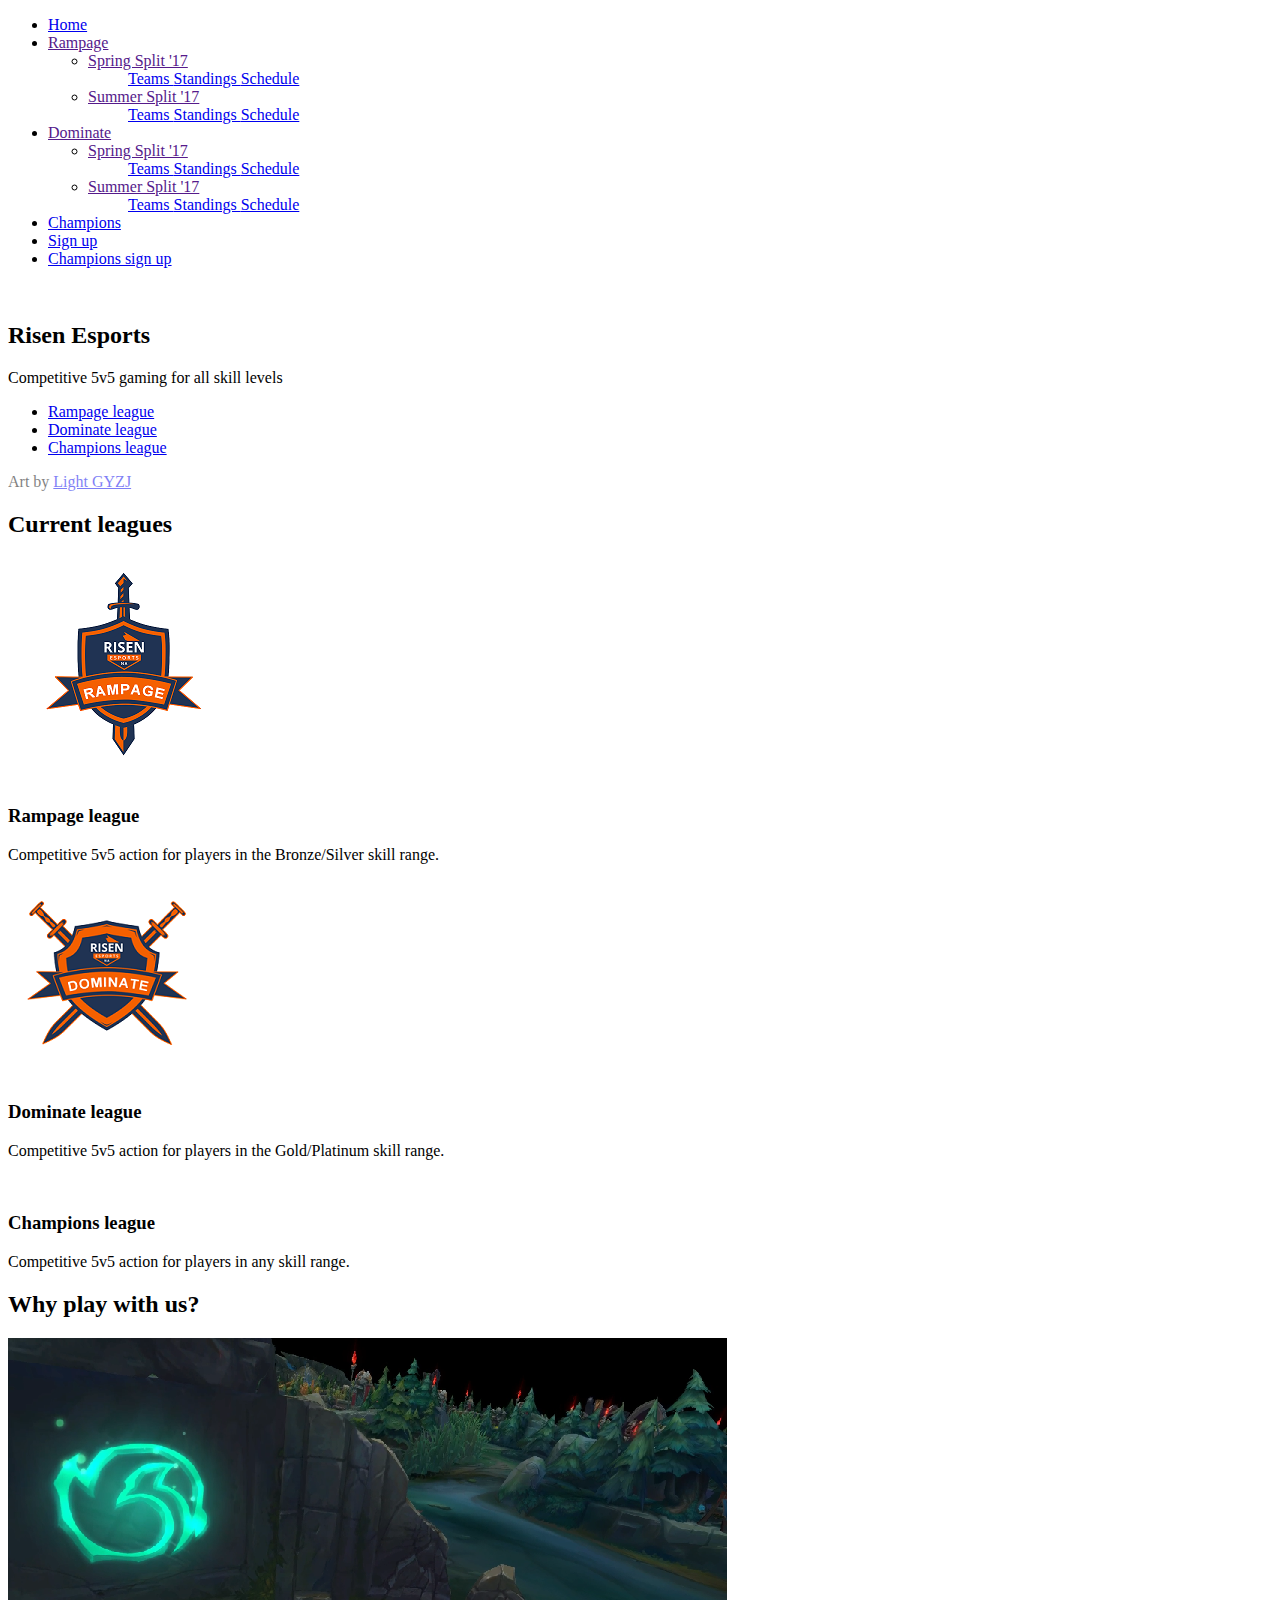
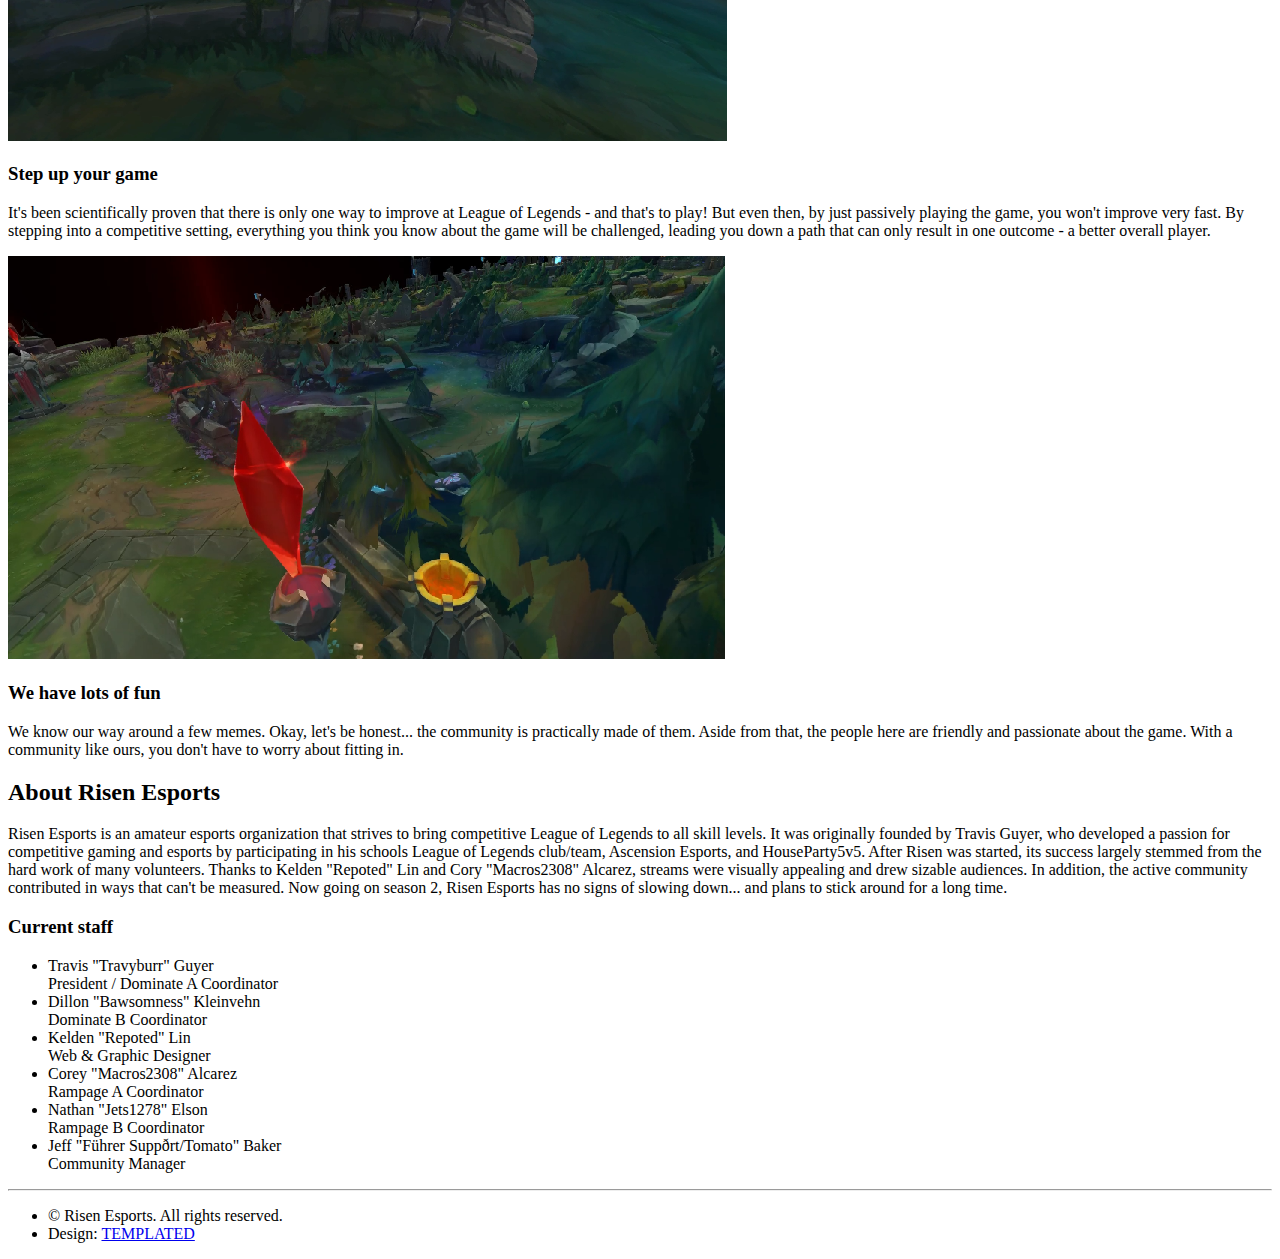
==== commit 0e3c0faa: "Team 3A Support Mirithal -> X T" ====
--- a/index.html
+++ b/index.html
@@ -25,7 +25,7 @@
 	<header id="header" class="skel-layers-fixed">
 		<nav id="nav">
 			<ul>
-				<li><a href="/RisenEsports/index.html">Home</a></li>
+				<li class="current-menu-item"><a href="/RisenEsports/index.html">Home</a></li>
 
 				<!-- Rampage -->
 				<li>
@@ -34,7 +34,6 @@
 						<!-- Spring '17 -->
 						<li>
 							<a href=""> Spring Split '17 </a>
-							<!-- https://docs.google.com/spreadsheets/d/15vm1gbAlgR7UDyFfbG-VMSf4Cr0W-AicbFT2tjuNAXw/edit?usp=sharing -->
 							<ul>
 								<a href="/RisenEsports/rampage/sp17-ramp-pb.html"> Teams </a>
 								<a href="/RisenEsports/rampage/sp17-ramp-ts.html"> Standings </a>
@@ -45,7 +44,6 @@
 						<!-- Summer '17 -->
 						<li>
 							<a href=""> Summer Split '17 </a>
-							<!-- https://docs.google.com/spreadsheets/d/15vm1gbAlgR7UDyFfbG-VMSf4Cr0W-AicbFT2tjuNAXw/edit?usp=sharing -->
 							<ul>
 								<a href="/RisenEsports/rampage/su17-ramp-pb.html"> Teams </a>
 								<a href="/RisenEsports/rampage/su17-ramp-ts.html"> Standings </a>
@@ -56,12 +54,11 @@
 				</li>
 
 				<!-- Dominate -->
-				<li class="current-menu-item">
+				<li>
 					<a href="">Dominate</a>
 					<ul>
 						<li>
 							<a href=""> Spring Split '17 </a>
-							<!-- https://docs.google.com/spreadsheets/d/15vm1gbAlgR7UDyFfbG-VMSf4Cr0W-AicbFT2tjuNAXw/edit?usp=sharing -->
 							<ul>
 								<a href="/RisenEsports/dominate/sp17-dom-pb.html"> Teams </a>
 								<a href="/RisenEsports/dominate/sp17-dom-ts.html"> Standings </a>
@@ -71,7 +68,6 @@
 						<!-- Summer '17 -->
 						<li>
 							<a href=""> Summer Split '17 </a>
-							<!-- https://docs.google.com/spreadsheets/d/15vm1gbAlgR7UDyFfbG-VMSf4Cr0W-AicbFT2tjuNAXw/edit?usp=sharing -->
 							<ul>
 								<a href="/RisenEsports/dominate/su17-dom-pb.html"> Teams </a>
 								<a href="/RisenEsports/dominate/su17-dom-ts.html"> Standings </a>
@@ -96,8 +92,8 @@
 					<h2>Risen Esports</h2>
 					<p>Competitive 5v5 gaming for all skill levels</a></p>
 					<ul class="actions">
-						<li><a href="https://docs.google.com/spreadsheets/d/15vm1gbAlgR7UDyFfbG-VMSf4Cr0W-AicbFT2tjuNAXw/edit?usp=sharing" class="button big alt">Rampage league</a></li>
-						<li><a href="https://docs.google.com/spreadsheets/d/15vm1gbAlgR7UDyFfbG-VMSf4Cr0W-AicbFT2tjuNAXw/edit?usp=sharing" class="button big alt">Dominate league</a></li>
+						<li><a href="/RisenEsports/rampage/su17-ramp-pb.html" class="button big alt">Rampage league</a></li>
+						<li><a href="/RisenEsports/dominate/su17-dom-pb.html" class="button big alt">Dominate league</a></li>
 						<li><a href="https://docs.google.com/spreadsheets/d/15vm1gbAlgR7UDyFfbG-VMSf4Cr0W-AicbFT2tjuNAXw/edit?usp=sharing" class="button big alt">Champions league</a></li>
 					</ul>
 
@@ -176,11 +172,12 @@
 							<section>
 								<h3>Current staff</h3>
 								<ul id = "staff">
-									<li>Travis "Travyburr" Guyer <div class="role"> President</div></li>
-									<li>Corey "Macros2308" Alcarez <div class="role">Rampage coordinator</div></li>
-									<li>Kelden "Repoted" Lin <div class="role">Graphic Designer</div></li>
-									<li>Dillon "Bawsomness" Kleinvehn<div class="role">General admin</div></li>
-									<li>Nathan "Jets1278" Elson<div class="role">Champions coordinator</div></li>
+									<li>Travis "Travyburr" Guyer <div class="role"> President / Dominate A Coordinator</div></li>
+									<li>Dillon "Bawsomness" Kleinvehn<div class="role">Dominate B Coordinator</div></li>
+									<li>Kelden "Repoted" Lin <div class="role">Web & Graphic Designer</div></li>
+									<li>Corey "Macros2308" Alcarez <div class="role">Rampage A Coordinator</div></li>
+									<li>Nathan "Jets1278" Elson<div class="role">Rampage B Coordinator</div></li>
+									<li>Jeff "Führer Suppðrt/Tomato" Baker<div class="role">Community Manager</div></li>
 								</ul>
 							</section>
 							<hr />
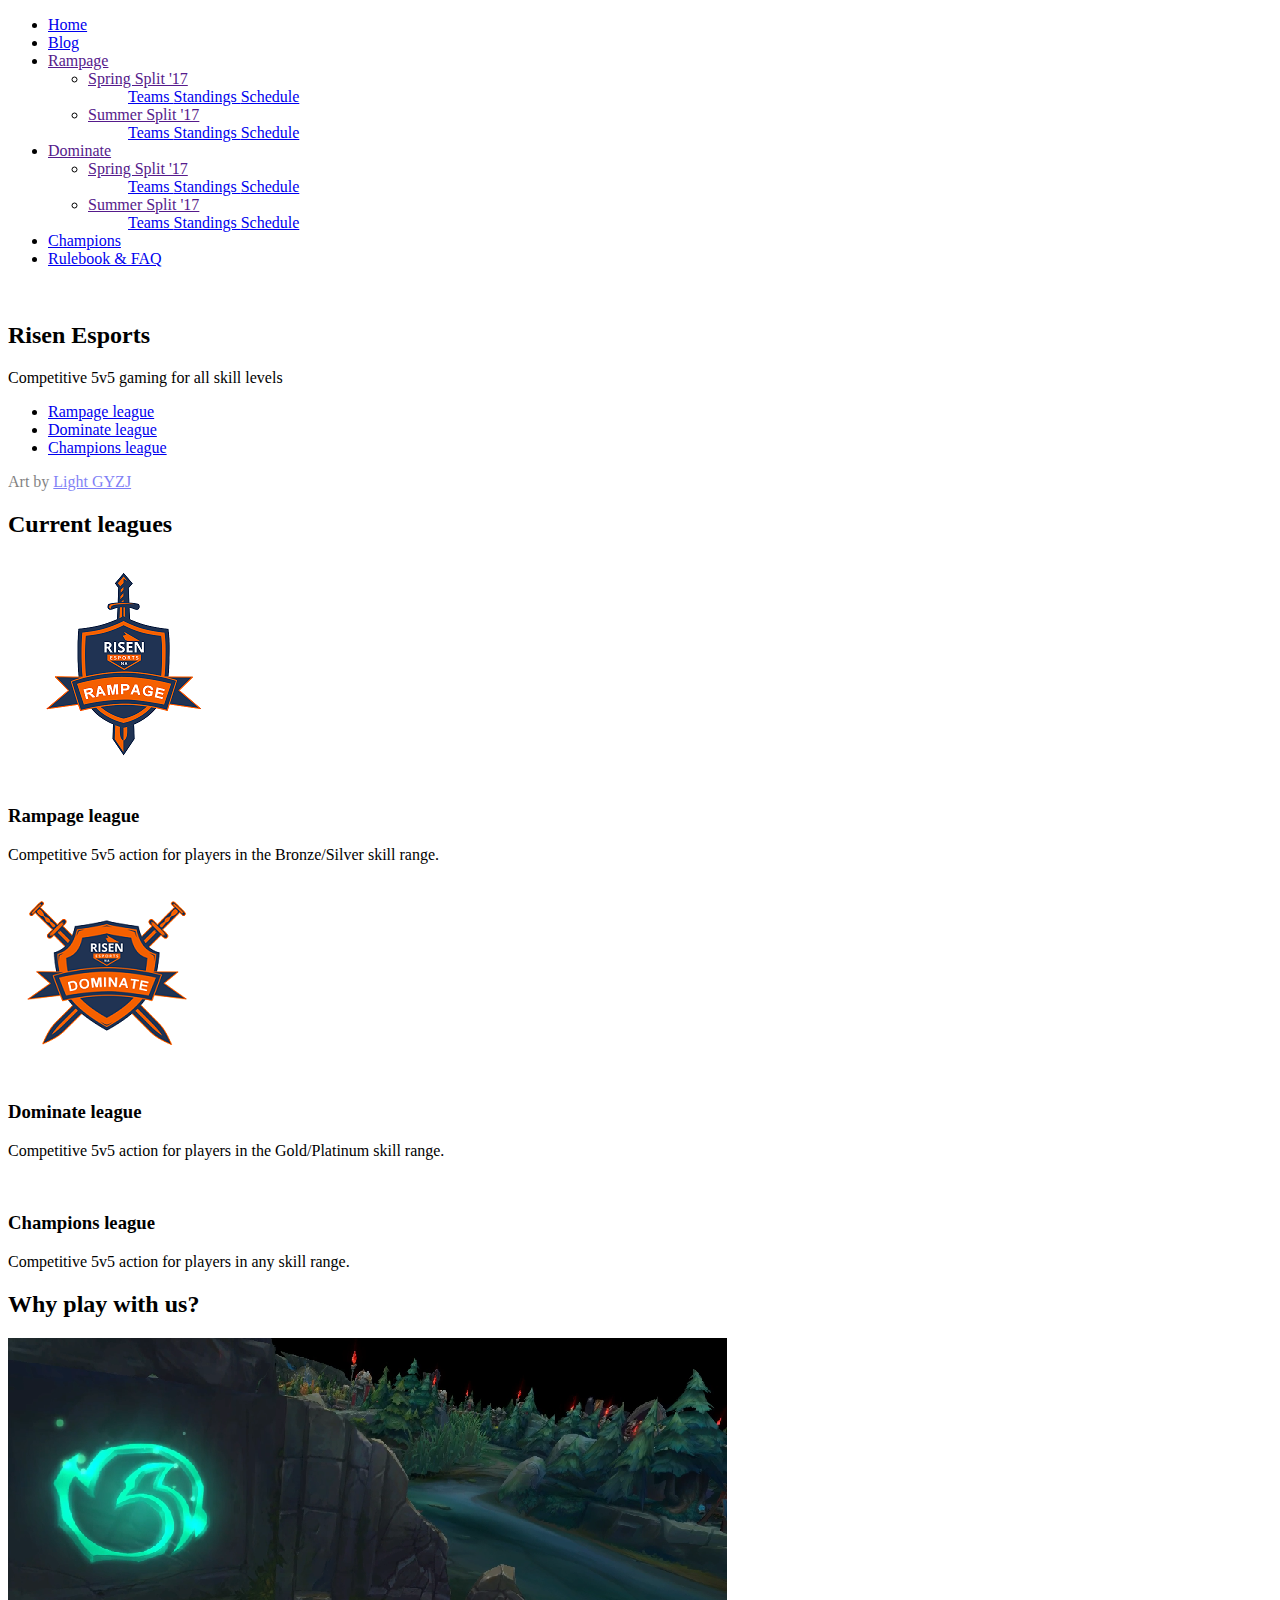
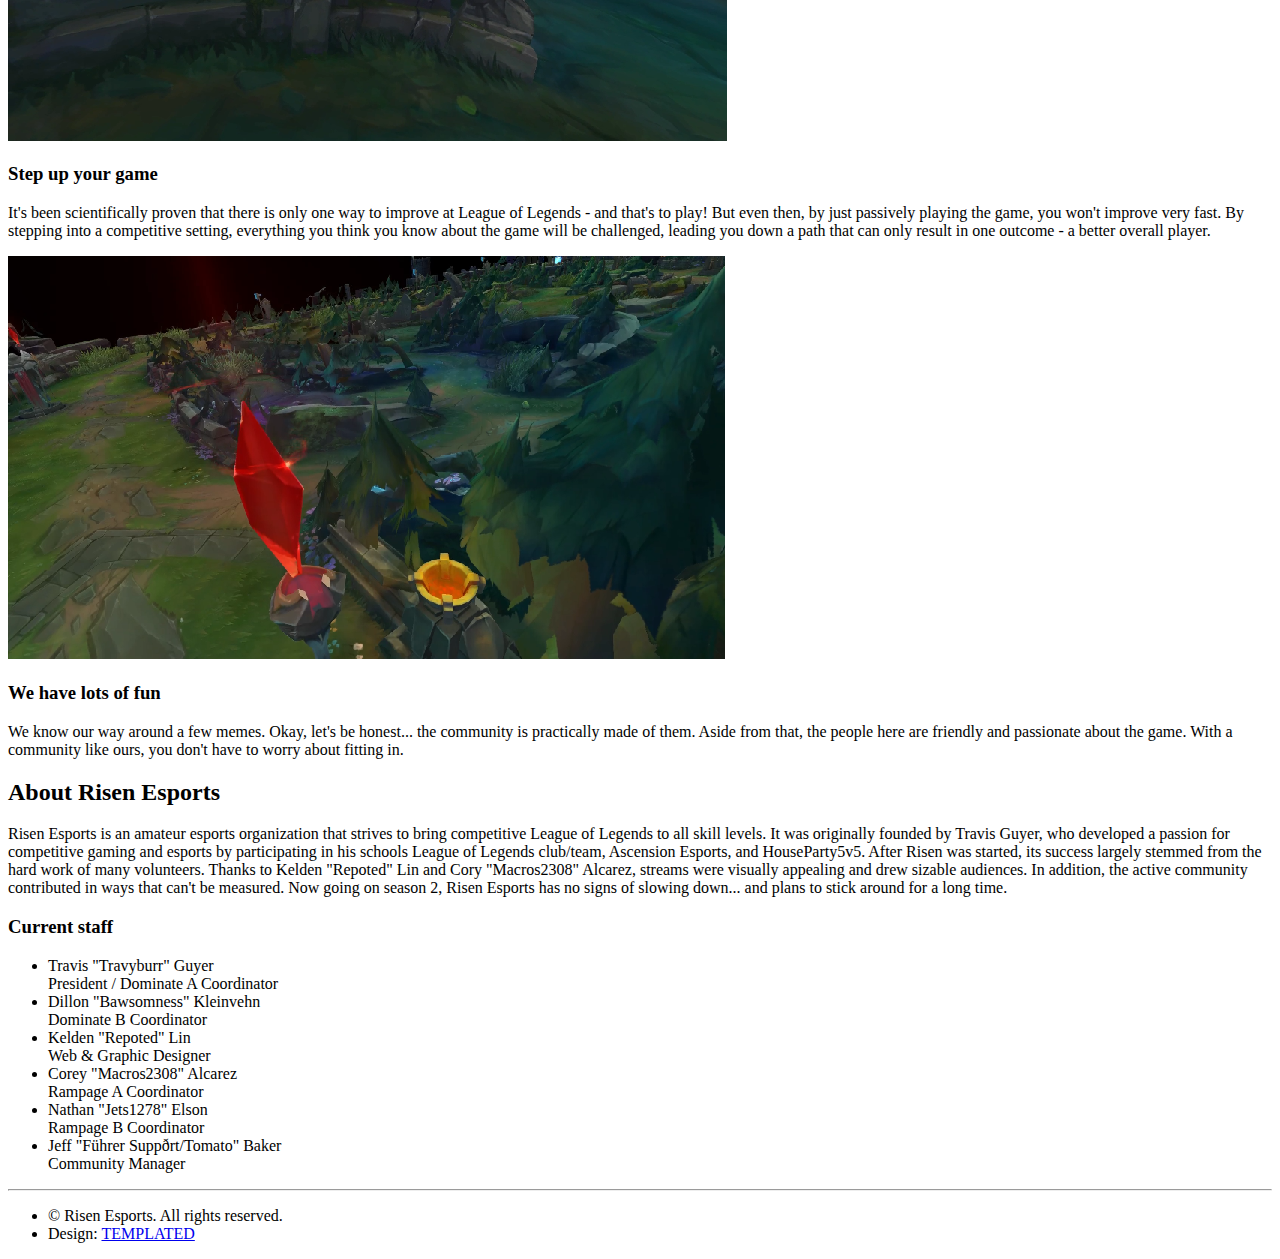
==== commit 39cb8ae8: "Testing updated navbar" ====
--- a/index.html
+++ b/index.html
@@ -26,6 +26,7 @@
 		<nav id="nav">
 			<ul>
 				<li class="current-menu-item"><a href="/RisenEsports/index.html">Home</a></li>
+				<li class="current-menu-item"><a href="/RisenEsports/blog.html">Blog</a></li>
 
 				<!-- Rampage -->
 				<li>
@@ -79,8 +80,8 @@
 
 				<!-- Champions -->
 				<li><a href="https://docs.google.com/spreadsheets/d/15vm1gbAlgR7UDyFfbG-VMSf4Cr0W-AicbFT2tjuNAXw/edit?usp=sharing">Champions</a></li>
-				<li><a href="https://goo.gl/forms/FgK1YCYgTAXWLBcm2" class="button special">Sign up</a></li>
-				<li><a href="https://goo.gl/forms/N3DJyfTdDHed1uBm1" class="button special">Champions sign up</a></li>
+				<li><a href="/RisenEsports/faq.html">Rulebook & FAQ</a></li>
+
 			</ul>
 		</nav>
 	</header>
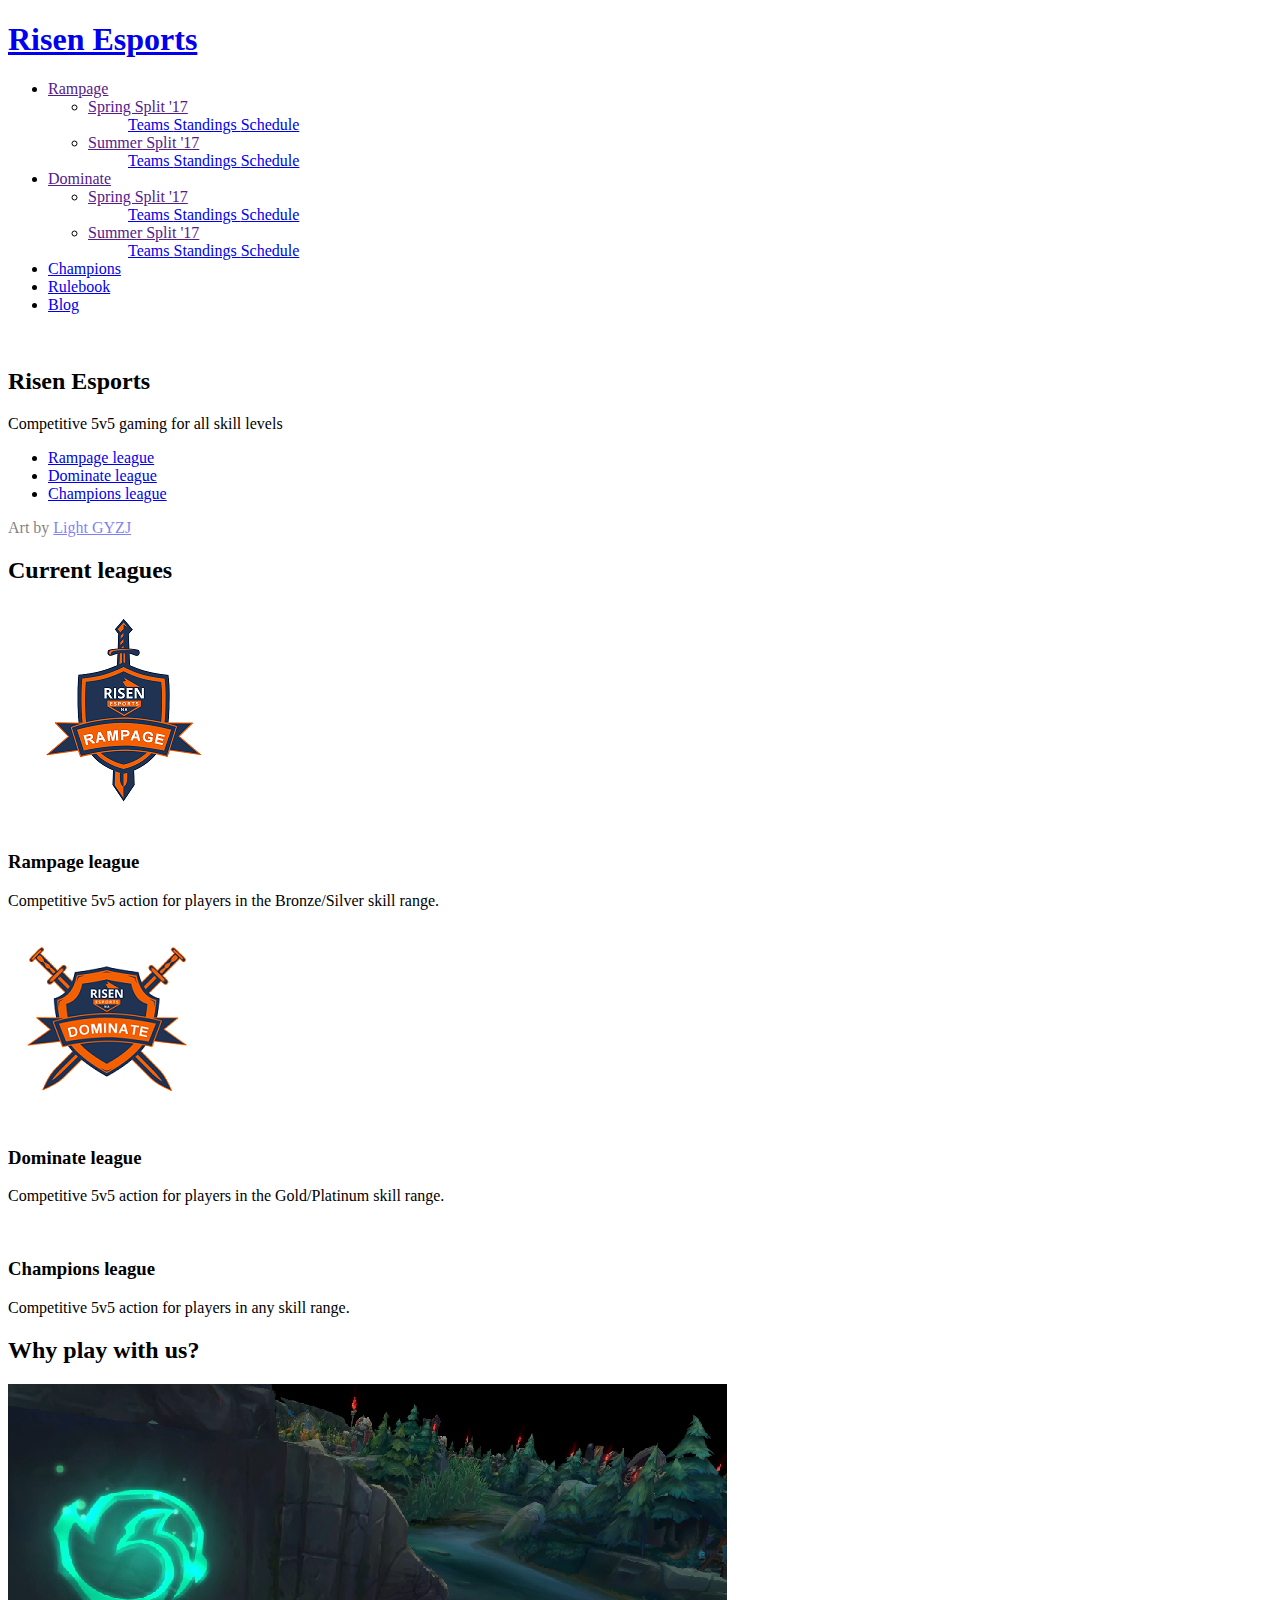
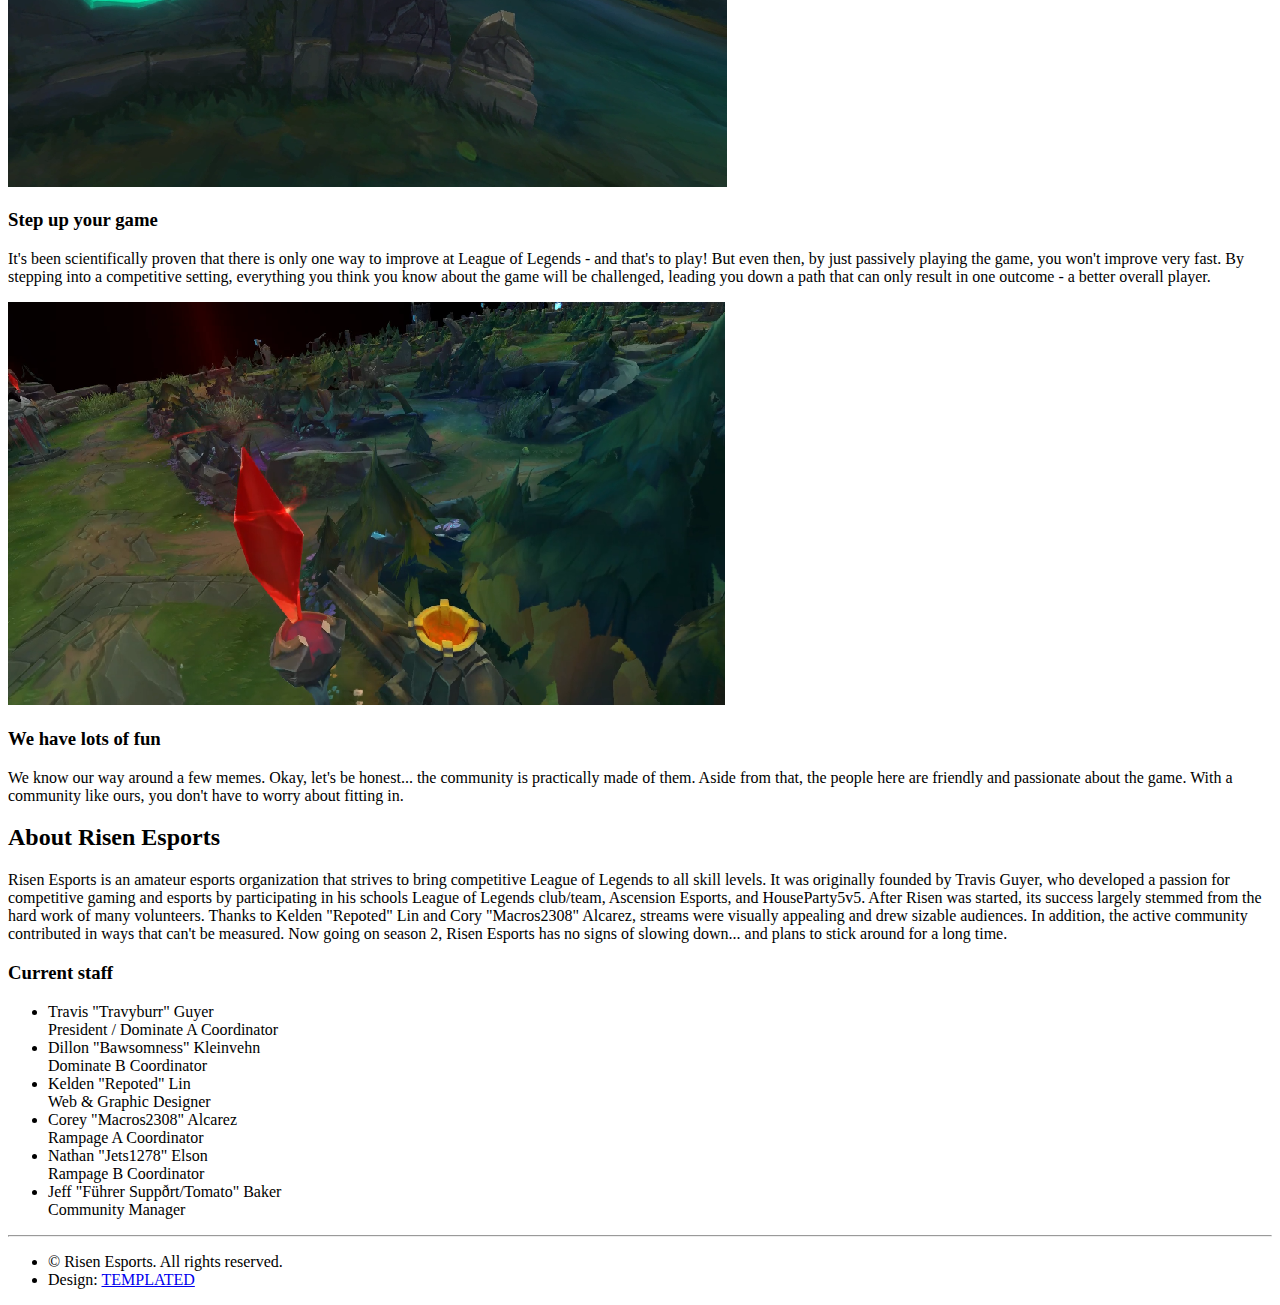
==== commit 6b1aadc8: "Testing out some navbar tweaks" ====
--- a/index.html
+++ b/index.html
@@ -23,11 +23,9 @@
 	</head>
 	<body id="top">
 	<header id="header" class="skel-layers-fixed">
+		<h1><a href="/RisenEsports/index.html">Risen Esports</a></h1>
 		<nav id="nav">
 			<ul>
-				<li class="current-menu-item"><a href="/RisenEsports/index.html">Home</a></li>
-				<li class="current-menu-item"><a href="/RisenEsports/blog.html">Blog</a></li>
-
 				<!-- Rampage -->
 				<li>
 					<a href="">Rampage</a>
@@ -80,7 +78,8 @@
 
 				<!-- Champions -->
 				<li><a href="https://docs.google.com/spreadsheets/d/15vm1gbAlgR7UDyFfbG-VMSf4Cr0W-AicbFT2tjuNAXw/edit?usp=sharing">Champions</a></li>
-				<li><a href="/RisenEsports/faq.html">Rulebook & FAQ</a></li>
+				<li><a href="/RisenEsports/faq.html">Rulebook</a></li>
+				<li class="button special"><a href="/RisenEsports/blog.html">Blog</a></li>
 
 			</ul>
 		</nav>
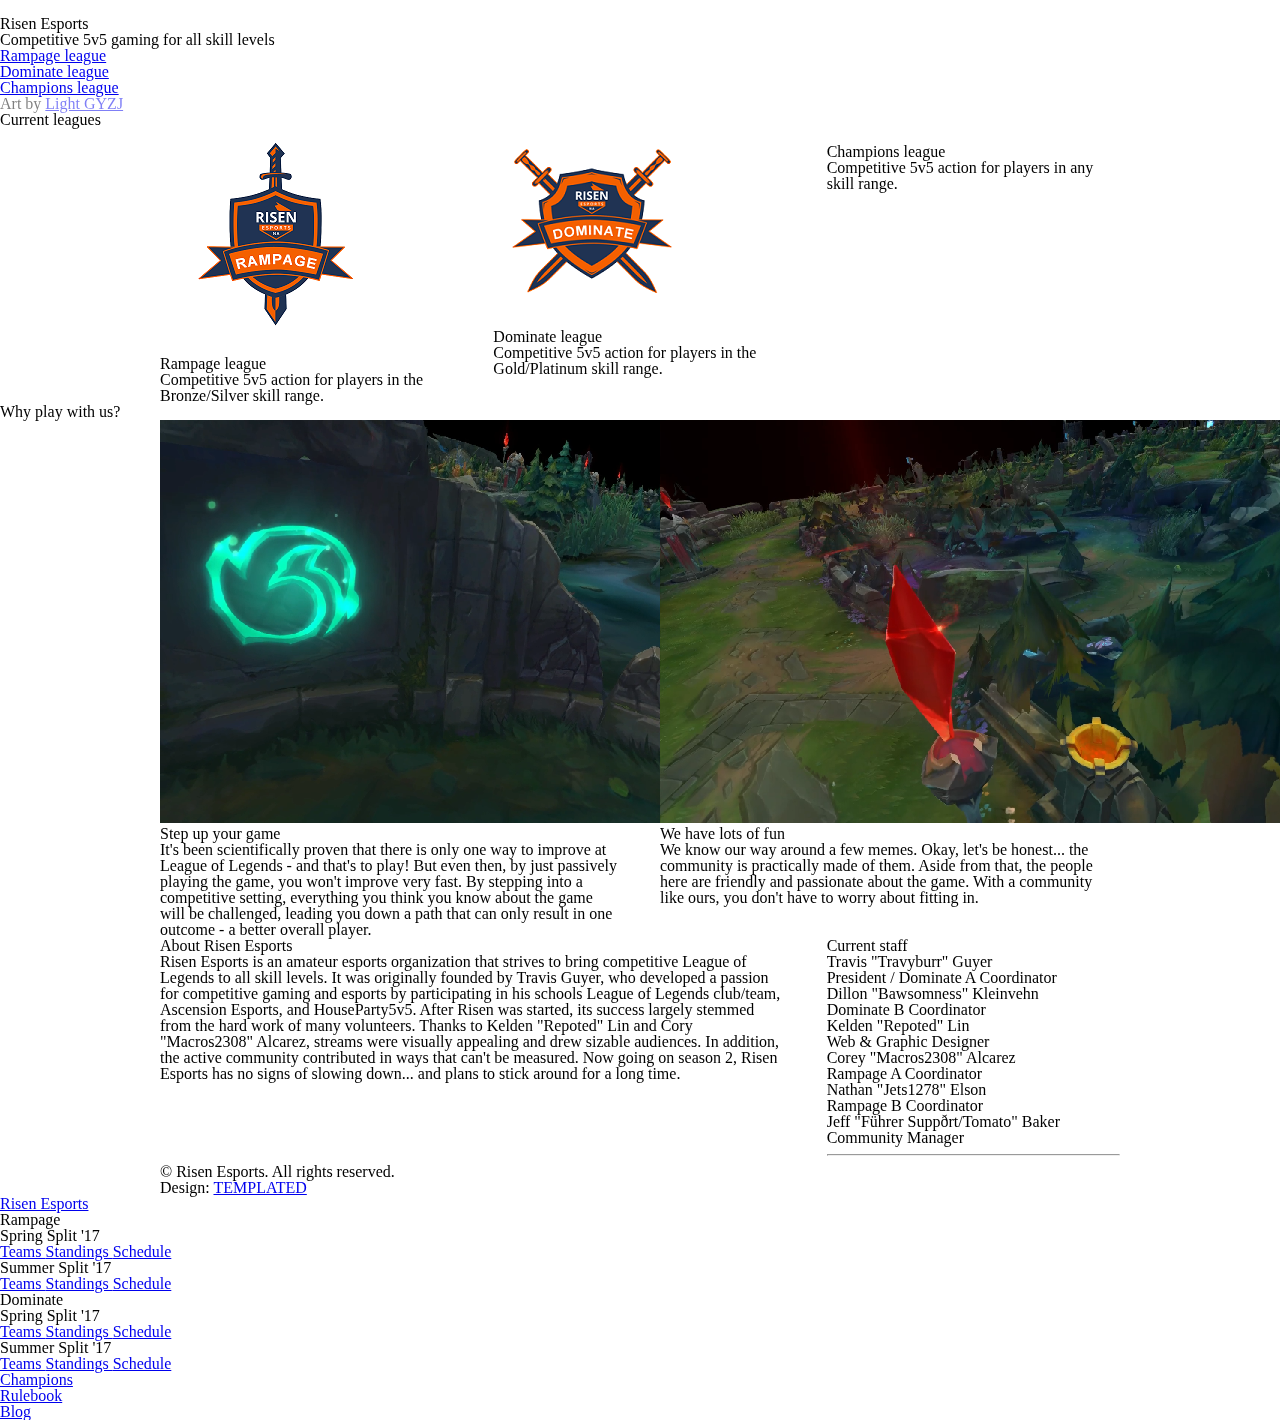
==== commit df6bd39a: "Testing navbar changes" ====
--- a/index.html
+++ b/index.html
@@ -11,42 +11,42 @@
 		<meta name="description" content="" />
 		<meta name="keywords" content="" />
 		<!--[if lte IE 8]><script src="js/html5shiv.js"></script><![endif]-->
-		<script src="/RisenEsports/js/jquery.min.js"></script>
-		<script src="/RisenEsports/js/skel.min.js"></script>
-		<script src="/RisenEsports/js/skel-layers.min.js"></script>
-		<script src="/RisenEsports/js/init.js"></script>
+		<script src="/js/jquery.min.js"></script>
+		<script src="/js/skel.min.js"></script>
+		<script src="/js/skel-layers.min.js"></script>
+		<script src="/js/init.js"></script>
 		<noscript>
-			<link rel="stylesheet" href="/RisenEsports/css/skel.css" />
-			<link rel="stylesheet" href="/RisenEsports/css/style.css" />
-			<link rel="stylesheet" href="/RisenEsports/css/style-xlarge.css" />
+			<link rel="stylesheet" href="/css/skel.css" />
+			<link rel="stylesheet" href="/css/style.css" />
+			<link rel="stylesheet" href="/css/style-xlarge.css" />
 		</noscript>
 	</head>
 	<body id="top">
 	<header id="header" class="skel-layers-fixed">
-		<h1><a href="/RisenEsports/index.html">Risen Esports</a></h1>
+		<h1><a href="/index.html">Risen Esports</a></h1>
 		<nav id="nav">
 			<ul>
 				<!-- Rampage -->
 				<li>
-					<a href="">Rampage</a>
+					<span>Rampage</span>
 					<ul>
 						<!-- Spring '17 -->
 						<li>
-							<a href=""> Spring Split '17 </a>
-							<ul>
-								<a href="/RisenEsports/rampage/sp17-ramp-pb.html"> Teams </a>
-								<a href="/RisenEsports/rampage/sp17-ramp-ts.html"> Standings </a>
-								<a href="/RisenEsports/rampage/sp17-ramp-sch.html"> Schedule </a>
+							<span> Spring Split '17 </span>
+							<ul>
+								<a href="/rampage/sp17-ramp-pb.html"> Teams </a>
+								<a href="/rampage/sp17-ramp-ts.html"> Standings </a>
+								<a href="/rampage/sp17-ramp-sch.html"> Schedule </a>
 							</ul>
 						</li>
 
 						<!-- Summer '17 -->
 						<li>
-							<a href=""> Summer Split '17 </a>
-							<ul>
-								<a href="/RisenEsports/rampage/su17-ramp-pb.html"> Teams </a>
-								<a href="/RisenEsports/rampage/su17-ramp-ts.html"> Standings </a>
-								<a href="/RisenEsports/rampage/su17-ramp-sch.html"> Schedule </a>
+							<span> Summer Split '17 </span>
+							<ul>
+								<a href="/rampage/su17-ramp-pb.html"> Teams </a>
+								<a href="/rampage/su17-ramp-ts.html"> Standings </a>
+								<a href="/rampage/su17-ramp-sch.html"> Schedule </a>
 							</ul>
 						</li>
 					</ul>
@@ -54,23 +54,23 @@
 
 				<!-- Dominate -->
 				<li>
-					<a href="">Dominate</a>
+					<span>Dominate</span>
 					<ul>
 						<li>
-							<a href=""> Spring Split '17 </a>
-							<ul>
-								<a href="/RisenEsports/dominate/sp17-dom-pb.html"> Teams </a>
-								<a href="/RisenEsports/dominate/sp17-dom-ts.html"> Standings </a>
-								<a href="/RisenEsports/dominate/sp17-dom-sch.html"> Schedule </a>
+							<span>Spring Split '17 </span>
+							<ul>
+								<a href="/dominate/sp17-dom-pb.html"> Teams </a>
+								<a href="/dominate/sp17-dom-ts.html"> Standings </a>
+								<a href="/dominate/sp17-dom-sch.html"> Schedule </a>
 							</ul>
 						</li>
 						<!-- Summer '17 -->
 						<li>
-							<a href=""> Summer Split '17 </a>
-							<ul>
-								<a href="/RisenEsports/dominate/su17-dom-pb.html"> Teams </a>
-								<a href="/RisenEsports/dominate/su17-dom-ts.html"> Standings </a>
-								<a href="/RisenEsports/dominate/su17-dom-sch.html"> Schedule </a>
+							<span> Summer Split '17 </span>
+							<ul>
+								<a href="/dominate/su17-dom-pb.html"> Teams </a>
+								<a href="/dominate/su17-dom-ts.html"> Standings </a>
+								<a href="/dominate/su17-dom-sch.html"> Schedule </a>
 							</ul>
 						</li>
 					</ul>
@@ -78,8 +78,8 @@
 
 				<!-- Champions -->
 				<li><a href="https://docs.google.com/spreadsheets/d/15vm1gbAlgR7UDyFfbG-VMSf4Cr0W-AicbFT2tjuNAXw/edit?usp=sharing">Champions</a></li>
-				<li><a href="/RisenEsports/faq.html">Rulebook</a></li>
-				<li class="button special"><a href="/RisenEsports/blog.html">Blog</a></li>
+				<li><a href="/faq.html">Rulebook</a></li>
+				<li><a class="button special" href="/blog.html">Blog</a></li>
 
 			</ul>
 		</nav>
@@ -92,8 +92,8 @@
 					<h2>Risen Esports</h2>
 					<p>Competitive 5v5 gaming for all skill levels</a></p>
 					<ul class="actions">
-						<li><a href="/RisenEsports/rampage/su17-ramp-pb.html" class="button big alt">Rampage league</a></li>
-						<li><a href="/RisenEsports/dominate/su17-dom-pb.html" class="button big alt">Dominate league</a></li>
+						<li><a href="/rampage/su17-ramp-pb.html" class="button big alt">Rampage league</a></li>
+						<li><a href="/dominate/su17-dom-pb.html" class="button big alt">Dominate league</a></li>
 						<li><a href="https://docs.google.com/spreadsheets/d/15vm1gbAlgR7UDyFfbG-VMSf4Cr0W-AicbFT2tjuNAXw/edit?usp=sharing" class="button big alt">Champions league</a></li>
 					</ul>
 
@@ -110,21 +110,21 @@
 					<div class="row">
 						<div class="4u">
 							<section class="special box">
-								<a href=""><img src="images/rampage_logo_1.png" alt="" /></a>
+								<img src="images/rampage_logo_1.png" alt="" />
 								<h3>Rampage league</h3>
 								<p>Competitive 5v5 action for players in the Bronze/Silver skill range.</p>
 							</section>
 						</div>
 						<div class="4u">
 							<section class="special box">
-								<a href=""><img src="images/dominate_logo_1.png" alt="" /></a>
+								<img src="images/dominate_logo_1.png" alt="" />
 								<h3>Dominate league</h3>
 								<p>Competitive 5v5 action for players in the Gold/Platinum skill range.</p>
 							</section>
 						</div>
 						<div class="4u">
 							<section class="special box">
-								<a href=""><img src="images/champions_logo_1.png" alt="" /></a>
+								<img src="images/champions_logo_1.png" alt="" />
 								<h3>Champions league</h3>
 								<p>Competitive 5v5 action for players in any skill range.</p>
 							</section>
--- a/css/skel.css
+++ b/css/skel.css
@@ -0,0 +1,222 @@
+/* Resets (http://meyerweb.com/eric/tools/css/reset/ | v2.0 | 20110126 | License: none (public domain)) */
+
+	html,body,div,span,applet,object,iframe,h1,h2,h3,h4,h5,h6,p,blockquote,pre,a,abbr,acronym,address,big,cite,code,del,dfn,em,img,ins,kbd,q,s,samp,small,strike,strong,sub,sup,tt,var,b,u,i,center,dl,dt,dd,ol,ul,li,fieldset,form,label,legend,table,caption,tbody,tfoot,thead,tr,th,td,article,aside,canvas,details,embed,figure,figcaption,footer,header,hgroup,menu,nav,output,ruby,section,summary,time,mark,audio,video{margin:0;padding:0;border:0;font-size:100%;font:inherit;vertical-align:baseline;}article,aside,details,figcaption,figure,footer,header,hgroup,menu,nav,section{display:block;}body{line-height:1;}ol,ul{list-style:none;}blockquote,q{quotes:none;}blockquote:before,blockquote:after,q:before,q:after{content:'';content:none;}table{border-collapse:collapse;border-spacing:0;}body{-webkit-text-size-adjust:none}
+
+/* Box Model */
+
+	*, *:before, *:after {
+		-moz-box-sizing: border-box;
+		-webkit-box-sizing: border-box;
+		box-sizing: border-box;
+	}
+
+/* Container */
+
+	body {
+		/* min-width: (containers) */
+		min-width: 1200px;
+	}
+
+	.container {
+		margin-left: auto;
+		margin-right: auto;
+		
+		/* width: (containers) */
+		width: 1200px;
+	}
+
+	/* Modifiers */
+	
+		.container.small {
+			/* width: (containers) * 0.75; */
+			width: 900px;
+		}
+
+		.container.big {
+			width: 100%;
+
+			/* max-width: (containers) * 1.25; */
+			max-width: 1500px;
+
+			/* min-width: (containers); */
+			min-width: 1200px;
+		}
+
+/* Grid */
+
+	.\31 2u { width: 100% }
+	.\31 1u { width: 91.6666666667% }
+	.\31 0u { width: 83.3333333333% }
+	.\39 u { width: 75% }
+	.\38 u { width: 66.6666666667% }
+	.\37 u { width: 58.3333333333% }
+	.\36 u { width: 50% }
+	.\35 u { width: 41.6666666667% }
+	.\34 u { width: 33.3333333333% }
+	.\33 u { width: 25% }
+	.\32 u { width: 16.6666666667% }
+	.\31 u { width: 8.3333333333% }
+	.\-11u { margin-left: 91.6666666667% }
+	.\-10u { margin-left: 83.3333333333% }
+	.\-9u { margin-left: 75% }
+	.\-8u { margin-left: 66.6666666667% }
+	.\-7u { margin-left: 58.3333333333% }
+	.\-6u { margin-left: 50% }
+	.\-5u { margin-left: 41.6666666667% }
+	.\-4u { margin-left: 33.3333333333% }
+	.\-3u { margin-left: 25% }
+	.\-2u { margin-left: 16.6666666667% }
+	.\-1u { margin-left: 8.3333333333% }
+
+	/* Rows */
+
+		.row > * {
+			float: left;
+		}
+
+		.row:after {
+			content: '';
+			display: block;
+			clear: both;
+			height: 0;
+		}
+
+		.row:first-child > * {
+			padding-top: 0 !important;
+		}
+
+		.row.uniform > * > :first-child {
+			margin-top: 0;
+		}
+
+		.row.uniform > * > :last-child {
+			margin-bottom: 0;
+		}
+
+		/* Normal */
+
+			.row > * {
+				/* padding-left: (gutters.vertical) */
+				padding-left: 4em;
+			}
+
+			.row + .row > * {
+				/* padding: (gutters.horizontal) 0 0 (gutters.vertical) */
+				padding: 0 0 0 4em;
+			}
+
+			.row {
+				/* margin-left: -(gutters.vertical) */
+				margin-left: -4em;
+			}
+
+			.row + .row.uniform > * {
+				/* padding: (gutters.vertical) 0 0 (gutters.vertical) */
+				padding: 4em 0 0 4em;
+			}
+
+		/* Flush */
+
+			.row.flush > * {
+				padding-left: 0;
+			}
+
+			.row + .row.flush > * {
+				padding: 0;
+			}
+
+			.row.flush {
+				margin-left: 0;
+			}
+
+			.row + .row.uniform.flush > * {
+				padding: 0;
+			}
+
+		/* Quarter */
+
+			.row.quarter > * {
+				/* padding-left: (gutters.vertical * 0.25) */
+				padding-left: 1em;
+			}
+
+			.row + .row.quarter > * {
+				/* padding: (gutters.horizontal * 0.25) 0 0 (gutters.vertical * 0.25) */
+				padding: 0 0 0 1em;
+			}
+
+			.row.quarter {
+				/* margin-left: -(gutters.vertical * 0.25) */
+				margin-left: -1em;
+			}
+
+			.row + .row.uniform.quarter > * {
+				/* padding: (gutters.vertical * 0.25) 0 0 (gutters.vertical * 0.25) */
+				padding: 1em 0 0 1em;
+			}
+
+		/* Half */
+
+			.row.half > * {
+				/* padding-left: (gutters.vertical * 0.5) */
+				padding-left: 2em;
+			}
+
+			.row + .row.half > * {
+				/* padding: (gutters.horizontal * 0.5) 0 0 (gutters.vertical * 0.5) */
+				padding: 0 0 0 2em;
+			}
+
+			.row.half {
+				/* margin-left: -(gutters.vertical * 0.5) */
+				margin-left: -2em;
+			}
+
+			.row + .row.uniform.half > * {
+				/* padding: (gutters.vertical * 0.5) 0 0 (gutters.vertical * 0.5) */
+				padding: 2em 0 0 2em;
+			}
+
+		/* One and (a) Half */
+
+			.row.oneandhalf > * {
+				/* padding-left: (gutters.vertical * 1.5) */
+				padding-left: 6em;
+			}
+
+			.row + .row.oneandhalf > * {
+				/* padding: (gutters.horizontal * 1.5) 0 0 (gutters.vertical * 1.5) */
+				padding: 0 0 0 6em;
+			}
+
+			.row.oneandhalf {
+				/* margin-left: -(gutters.vertical * 1.5) */
+				margin-left: -6em;
+			}
+
+			.row + .row.uniform.oneandhalf > * {
+				/* padding: (gutters.vertical * 1.5) 0 0 (gutters.vertical * 1.5) */
+				padding: 6em 0 0 6em;
+			}
+
+		/* Double */
+
+			.row.double > * {
+				/* padding-left: (gutters.vertical * 2) */
+				padding-left: 8em;
+			}
+
+			.row + .row.double > * {
+				/* padding: (gutters.horizontal * 2) 0 0 (gutters.vertical * 2) */
+				padding: 0 0 0 8em;
+			}
+
+			.row.double {
+				/* margin-left: -(gutters.vertical * 2) */
+				margin-left: -8em;
+			}
+
+			.row + .row.uniform.double > * {
+				/* padding: (gutters.vertical * 2) 0 0 (gutters.vertical * 2) */
+				padding: 8em 0 0 8em;
+			}--- a/css/style.css
+++ b/css/style.css
@@ -0,0 +1,1212 @@
+@charset "UTF-8";
+@import url(font-awesome.min.css);
+@import url("http://fonts.googleapis.com/css?family=Roboto:500,300");
+
+/*
+	Ion by TEMPLATED
+	templated.co @templatedco
+	Released for free under the Creative Commons Attribution 3.0 license (templated.co/license)
+*/
+
+/* Basic */
+
+	body {
+		background: #fff;
+	}
+
+	body, input, select, textarea {
+		color: #555f66;
+		font-family: "Roboto", Helvetica, sans-serif;
+		font-size: 14pt;
+		font-weight: 300;
+		line-height: 1.75em;
+	}
+
+	a {
+		color: #629DD1;
+		text-decoration: underline;
+	}
+
+		a:hover {
+			text-decoration: none;
+		}
+
+	strong, b {
+		color: #666f77;
+		font-weight: 500;
+	}
+
+	em, i {
+		font-style: italic;
+	}
+
+	p {
+		margin: 0 0 2em 0;
+	}
+
+	h1, h2, h3, h4, h5, h6 {
+		color: #666f77;
+		font-weight: 300;
+		line-height: 1em;
+		margin: 0 0 1em 0;
+		text-transform: uppercase;
+		letter-spacing: 0.125em;
+	}
+
+		h1 a, h2 a, h3 a, h4 a, h5 a, h6 a {
+			color: inherit;
+			text-decoration: none;
+		}
+
+	h2 {
+		font-size: 1.5em;
+		line-height: 1.5em;
+	}
+
+	h3 {
+		font-size: 1.25em;
+		line-height: 1.5em;
+	}
+
+	h4 {
+		font-size: 1em;
+		line-height: 1.5em;
+	}
+
+	h5 {
+		font-size: 0.9em;
+		line-height: 1.5em;
+	}
+
+	h6 {
+		font-size: 0.7em;
+		line-height: 1.5em;
+	}
+
+	sub {
+		font-size: 0.8em;
+		position: relative;
+		top: 0.5em;
+	}
+
+	sup {
+		font-size: 0.8em;
+		position: relative;
+		top: -0.5em;
+	}
+
+	hr {
+		border: 0;
+		border-bottom: solid 1px rgba(144, 144, 144, 0.25);
+		margin: 3em 0;
+	}
+
+		hr.major {
+			margin: 2em 0 5em 0;
+		}
+
+	blockquote {
+		border-left: solid 4px rgba(144, 144, 144, 0.25);
+		font-style: italic;
+		margin: 0 0 2em 0;
+		padding: 0.5em 0 0.5em 2em;
+	}
+
+	code {
+		background: rgba(144, 144, 144, 0.075);
+		border-radius: 6px;
+		border: solid 1px rgba(144, 144, 144, 0.25);
+		font-family: "Courier New", monospace;
+		font-size: 0.9em;
+		margin: 0 0.25em;
+		padding: 0.25em 0.65em;
+	}
+
+	pre {
+		-webkit-overflow-scrolling: touch;
+		font-family: "Courier New", monospace;
+		font-size: 0.9em;
+		margin: 0 0 2em 0;
+		overflow-x: auto;
+	}
+
+		pre code {
+			display: block;
+			line-height: 1.75em;
+			padding: 1em 1.5em;
+		}
+
+	.align-left {
+		text-align: left;
+	}
+
+	.align-center {
+		text-align: center;
+	}
+
+	.align-right {
+		text-align: right;
+	}
+
+/* Section/Article */
+
+	section.special, article.special {
+		text-align: center;
+	}
+
+	header p {
+		color: #bbb;
+		position: relative;
+		margin: 0 0 1.5em 0;
+	}
+
+	header h2 + p {
+		font-size: 1.25em;
+		margin-top: -1em;
+		line-height: 1.5em;
+	}
+
+	header h3 + p {
+		font-size: 1.1em;
+		margin-top: -0.85em;
+		line-height: 1.5em;
+	}
+
+	header h4 + p,
+	header h5 + p,
+	header h6 + p {
+		font-size: 0.9em;
+		margin-top: -0.75em;
+		line-height: 1.5em;
+	}
+
+	header.major {
+		text-align: center;
+		margin: 0 0 4em 0;
+	}
+
+		header.major h2 {
+			font-size: 2em;
+		}
+
+		header.major h2 + p {
+			font-size: 1.5em;
+			margin: -1em 0 2em 0;
+		}
+
+/* Form */
+
+	form {
+		margin: 0 0 2em 0;
+	}
+
+	label {
+		color: #666f77;
+		display: block;
+		font-size: 0.9em;
+		font-weight: 500;
+		margin: 0 0 1em 0;
+	}
+
+	input[type="text"],
+	input[type="password"],
+	input[type="email"],
+	select,
+	textarea {
+		-moz-appearance: none;
+		-webkit-appearance: none;
+		-o-appearance: none;
+		-ms-appearance: none;
+		appearance: none;
+		background: rgba(144, 144, 144, 0.075);
+		border-radius: 6px;
+		border: none;
+		border: solid 1px rgba(144, 144, 144, 0.25);
+		color: inherit;
+		display: block;
+		outline: 0;
+		padding: 0 1em;
+		text-decoration: none;
+		width: 100%;
+	}
+
+		input[type="text"]:invalid,
+		input[type="password"]:invalid,
+		input[type="email"]:invalid,
+		select:invalid,
+		textarea:invalid {
+			box-shadow: none;
+		}
+
+		input[type="text"]:focus,
+		input[type="password"]:focus,
+		input[type="email"]:focus,
+		select:focus,
+		textarea:focus {
+			border-color: #629DD1;
+			box-shadow: 0 0 0 1px #629DD1;
+		}
+
+	.select-wrapper {
+		text-decoration: none;
+		display: block;
+		position: relative;
+	}
+
+		.select-wrapper:before {
+			content: "";
+			-moz-osx-font-smoothing: grayscale;
+			-webkit-font-smoothing: antialiased;
+			font-family: FontAwesome;
+			font-style: normal;
+			font-weight: normal;
+			text-transform: none !important;
+		}
+
+		.select-wrapper:before {
+			color: rgba(144, 144, 144, 0.25);
+			display: block;
+			height: 2.75em;
+			line-height: 2.75em;
+			pointer-events: none;
+			position: absolute;
+			right: 0;
+			text-align: center;
+			top: 0;
+			width: 2.75em;
+		}
+
+		.select-wrapper select::-ms-expand {
+			display: none;
+		}
+
+	input[type="text"],
+	input[type="password"],
+	input[type="email"],
+	select {
+		height: 2.75em;
+	}
+
+	textarea {
+		padding: 0.75em 1em;
+	}
+
+	input[type="checkbox"],
+	input[type="radio"] {
+		-moz-appearance: none;
+		-webkit-appearance: none;
+		-o-appearance: none;
+		-ms-appearance: none;
+		appearance: none;
+		display: block;
+		float: left;
+		margin-right: -2em;
+		opacity: 0;
+		width: 1em;
+		z-index: -1;
+	}
+
+		input[type="checkbox"] + label,
+		input[type="radio"] + label {
+			text-decoration: none;
+			color: #555f66;
+			cursor: pointer;
+			display: inline-block;
+			font-size: 1em;
+			font-weight: 300;
+			padding-left: 2.4em;
+			padding-right: 0.75em;
+			position: relative;
+		}
+
+			input[type="checkbox"] + label:before,
+			input[type="radio"] + label:before {
+				-moz-osx-font-smoothing: grayscale;
+				-webkit-font-smoothing: antialiased;
+				font-family: FontAwesome;
+				font-style: normal;
+				font-weight: normal;
+				text-transform: none !important;
+			}
+
+			input[type="checkbox"] + label:before,
+			input[type="radio"] + label:before {
+				background: rgba(144, 144, 144, 0.075);
+				border-radius: 6px;
+				border: solid 1px rgba(144, 144, 144, 0.25);
+				content: '';
+				display: inline-block;
+				height: 1.65em;
+				left: 0;
+				line-height: 1.58125em;
+				position: absolute;
+				text-align: center;
+				top: 0;
+				width: 1.65em;
+			}
+
+		input[type="checkbox"]:checked + label:before,
+		input[type="radio"]:checked + label:before {
+			background: #192024;
+			border-color: #192024;
+			color: #ffffff;
+			content: '\f00c';
+		}
+
+		input[type="checkbox"]:focus + label:before,
+		input[type="radio"]:focus + label:before {
+			border-color: #629DD1;
+			box-shadow: 0 0 0 1px #629DD1;
+		}
+
+	input[type="checkbox"] + label:before {
+		border-radius: 6px;
+	}
+
+	input[type="radio"] + label:before {
+		border-radius: 100%;
+	}
+
+	::-webkit-input-placeholder {
+		color: #bbb !important;
+		opacity: 1.0;
+	}
+
+	:-moz-placeholder {
+		color: #bbb !important;
+		opacity: 1.0;
+	}
+
+	::-moz-placeholder {
+		color: #bbb !important;
+		opacity: 1.0;
+	}
+
+	:-ms-input-placeholder {
+		color: #bbb !important;
+		opacity: 1.0;
+	}
+
+	.formerize-placeholder {
+		color: #bbb !important;
+		opacity: 1.0;
+	}
+
+/* Box */
+
+	.box {
+		border-radius: 6px;
+		border: solid 1px rgba(144, 144, 144, 0.25);
+		margin-bottom: 2em;
+		padding: 3em 2em;
+	}
+
+		.box > :last-child,
+		.box > :last-child > :last-child,
+		.box > :last-child > :last-child > :last-child {
+			margin-bottom: 0;
+		}
+
+		.box.alt {
+			border: 0;
+			border-radius: 0;
+			padding: 0;
+		}
+
+/* Icon */
+
+	.icon {
+		text-decoration: none;
+		border-bottom: none;
+		position: relative;
+	}
+
+		.icon:before {
+			-moz-osx-font-smoothing: grayscale;
+			-webkit-font-smoothing: antialiased;
+			font-family: FontAwesome;
+			font-style: normal;
+			font-weight: normal;
+			text-transform: none !important;
+		}
+
+		.icon > .label {
+			display: none;
+		}
+
+		.icon.major {
+			display: inline-block;
+			margin: 0 0 1.25em 0;
+			color: #ffffff;
+			background: #629DD1;
+			width: 3em;
+			height: 3em;
+			font-size: 2em;
+			text-align: center;
+			line-height: 3em;
+			border-radius: 100%;
+			box-shadow: 0 0 0 10px #fff, 0 0 0 11px rgba(144, 144, 144, 0.25);
+		}
+
+/* Image */
+
+	.image {
+		border-radius: 6px;
+		border: 0;
+		display: inline-block;
+		position: relative;
+	}
+
+		.image img {
+			border-radius: 6px;
+			display: block;
+		}
+
+		.image.left {
+			float: left;
+			padding: 0 1.5em 1em 0;
+			top: 0.25em;
+		}
+
+		.image.right {
+			float: right;
+			padding: 0 0 1em 1.5em;
+			top: 0.25em;
+		}
+
+		.image.fit {
+			display: block;
+			margin: 0 0 2em 0;
+			width: 100%;
+		}
+
+			.image.fit img {
+				display: block;
+				width: 100%;
+			}
+
+/* List */
+
+	ol {
+		list-style: decimal;
+		margin: 0 0 2em 0;
+		padding-left: 1.25em;
+	}
+
+		ol li {
+			padding-left: 0.25em;
+		}
+
+	ul {
+		list-style: disc;
+		margin: 0 0 2em 0;
+		padding-left: 1em;
+	}
+
+		ul li {
+			padding-left: 0.5em;
+		}
+
+		ul.alt {
+			list-style: none;
+			padding-left: 0;
+		}
+
+			ul.alt li {
+				border-top: solid 1px rgba(144, 144, 144, 0.25);
+				padding: 0.5em 0;
+			}
+
+				ul.alt li:first-child {
+					border-top: 0;
+					padding-top: 0;
+				}
+
+		ul.icons {
+			cursor: default;
+			list-style: none;
+			padding-left: 0;
+		}
+
+			ul.icons li {
+				display: inline-block;
+				padding: 0 1.25em 0 0;
+			}
+
+				ul.icons li:last-child {
+					padding-right: 0;
+				}
+
+				ul.icons li .icon:before {
+					font-size: 1.5em;
+				}
+
+		ul.actions {
+			cursor: default;
+			list-style: none;
+			padding-left: 0;
+		}
+
+			ul.actions li {
+				display: inline-block;
+				padding: 0 1em 0 0;
+				vertical-align: middle;
+			}
+
+				ul.actions li:last-child {
+					padding-right: 0;
+				}
+
+			ul.actions.small li {
+				padding: 0 0.5em 0 0;
+			}
+
+			ul.actions.vertical li {
+				display: block;
+				padding: 1em 0 0 0;
+			}
+
+				ul.actions.vertical li:first-child {
+					padding-top: 0;
+				}
+
+				ul.actions.vertical li > * {
+					margin-bottom: 0;
+				}
+
+			ul.actions.vertical.small li {
+				padding: 0.5em 0 0 0;
+			}
+
+				ul.actions.vertical.small li:first-child {
+					padding-top: 0;
+				}
+
+			ul.actions.fit {
+				display: table;
+				margin-left: -1em;
+				padding: 0;
+				table-layout: fixed;
+				width: calc(100% + 1em);
+			}
+
+				ul.actions.fit li {
+					display: table-cell;
+					padding: 0 0 0 1em;
+				}
+
+					ul.actions.fit li > * {
+						margin-bottom: 0;
+					}
+
+				ul.actions.fit.small {
+					margin-left: -0.5em;
+					width: calc(100% + 0.5em);
+				}
+
+					ul.actions.fit.small li {
+						padding: 0 0 0 0.5em;
+					}
+
+	dl {
+		margin: 0 0 2em 0;
+	}
+
+/* Table */
+
+	.table-wrapper {
+		-webkit-overflow-scrolling: touch;
+		overflow-x: auto;
+	}
+
+	table {
+		margin: 0 0 2em 0;
+		width: 100%;
+	}
+
+		table tbody tr {
+			border: solid 1px rgba(144, 144, 144, 0.25);
+			border-left: 0;
+			border-right: 0;
+		}
+
+			table tbody tr:nth-child(2n + 1) {
+				background-color: rgba(144, 144, 144, 0.075);
+			}
+
+		table td {
+			padding: 0.75em 0.75em;
+		}
+
+		table th {
+			color: #666f77;
+			font-size: 0.9em;
+			font-weight: 500;
+			padding: 0 0.75em 0.75em 0.75em;
+			text-align: left;
+		}
+
+		table thead {
+			border-bottom: solid 2px rgba(144, 144, 144, 0.25);
+		}
+
+		table tfoot {
+			border-top: solid 2px rgba(144, 144, 144, 0.25);
+		}
+
+		table.alt {
+			border-collapse: separate;
+		}
+
+			table.alt tbody tr td {
+				border: solid 1px rgba(144, 144, 144, 0.25);
+				border-left-width: 0;
+				border-top-width: 0;
+			}
+
+				table.alt tbody tr td:first-child {
+					border-left-width: 1px;
+				}
+
+			table.alt tbody tr:first-child td {
+				border-top-width: 1px;
+			}
+
+			table.alt thead {
+				border-bottom: 0;
+			}
+
+			table.alt tfoot {
+				border-top: 0;
+			}
+
+/* Button */
+
+	input[type="submit"],
+	input[type="reset"],
+	input[type="button"],
+	.button {
+		-moz-appearance: none;
+		-webkit-appearance: none;
+		-o-appearance: none;
+		-ms-appearance: none;
+		appearance: none;
+		-moz-transition: background-color 0.2s ease-in-out, color 0.2s ease-in-out;
+		-webkit-transition: background-color 0.2s ease-in-out, color 0.2s ease-in-out;
+		-o-transition: background-color 0.2s ease-in-out, color 0.2s ease-in-out;
+		-ms-transition: background-color 0.2s ease-in-out, color 0.2s ease-in-out;
+		transition: background-color 0.2s ease-in-out, color 0.2s ease-in-out;
+		background-color: #192024;
+		border-radius: 6px;
+		border: 0;
+		color: #ffffff !important;
+		cursor: pointer;
+		display: inline-block;
+		font-weight: 300;
+		text-transform: uppercase;
+		letter-spacing: 0.125em;
+		font-size: 0.9em;
+		height: 2.85em;
+		line-height: 2.85em;
+		padding: 0 1.75em;
+		text-align: center;
+		text-decoration: none;
+		white-space: nowrap;
+		text-indent: 0.25em;
+	}
+
+		input[type="submit"]:hover,
+		input[type="reset"]:hover,
+		input[type="button"]:hover,
+		.button:hover {
+			background-color: #232d33;
+		}
+
+		input[type="submit"]:active,
+		input[type="reset"]:active,
+		input[type="button"]:active,
+		.button:active {
+			background-color: #0f1315;
+		}
+
+		input[type="submit"].icon,
+		input[type="reset"].icon,
+		input[type="button"].icon,
+		.button.icon {
+			padding-left: 1.35em;
+		}
+
+			input[type="submit"].icon:before,
+			input[type="reset"].icon:before,
+			input[type="button"].icon:before,
+			.button.icon:before {
+				margin-right: 0.5em;
+			}
+
+		input[type="submit"].fit,
+		input[type="reset"].fit,
+		input[type="button"].fit,
+		.button.fit {
+			display: block;
+			margin: 0 0 1em 0;
+			width: 100%;
+		}
+
+		input[type="submit"].small,
+		input[type="reset"].small,
+		input[type="button"].small,
+		.button.small {
+			font-size: 0.7em;
+		}
+
+		input[type="submit"].big,
+		input[type="reset"].big,
+		input[type="button"].big,
+		.button.big {
+			font-size: 1.2em;
+			height: 2.65em;
+			line-height: 2.65em;
+		}
+
+		input[type="submit"].alt,
+		input[type="reset"].alt,
+		input[type="button"].alt,
+		.button.alt {
+			background-color: transparent;
+			box-shadow: inset 0 0 0 1px rgba(144, 144, 144, 0.25);
+			color: #666f77 !important;
+		}
+
+			input[type="submit"].alt:hover,
+			input[type="reset"].alt:hover,
+			input[type="button"].alt:hover,
+			.button.alt:hover {
+				background-color: rgba(144, 144, 144, 0.075);
+			}
+
+			input[type="submit"].alt:active,
+			input[type="reset"].alt:active,
+			input[type="button"].alt:active,
+			.button.alt:active {
+				background-color: rgba(144, 144, 144, 0.2);
+			}
+
+			input[type="submit"].alt.icon:before,
+			input[type="reset"].alt.icon:before,
+			input[type="button"].alt.icon:before,
+			.button.alt.icon:before {
+				color: #bbb;
+			}
+
+		input[type="submit"].special,
+		input[type="reset"].special,
+		input[type="button"].special,
+		.button.special {
+			background-color: #629DD1;
+			color: #ffffff !important;
+		}
+
+			input[type="submit"].special:hover,
+			input[type="reset"].special:hover,
+			input[type="button"].special:hover,
+			.button.special:hover {
+				background-color: #76a9d7;
+			}
+
+			input[type="submit"].special:active,
+			input[type="reset"].special:active,
+			input[type="button"].special:active,
+			.button.special:active {
+				background-color: #4e91cb;
+			}
+
+		input[type="submit"].disabled, input[type="submit"]:disabled,
+		input[type="reset"].disabled,
+		input[type="reset"]:disabled,
+		input[type="button"].disabled,
+		input[type="button"]:disabled,
+		.button.disabled,
+		.button:disabled {
+			background-color: #555f66 !important;
+			box-shadow: inset 0 -0.15em 0 0 rgba(0, 0, 0, 0.15);
+			color: #fff !important;
+			cursor: default;
+			opacity: 0.25;
+		}
+
+/* Wrapper */
+
+	.wrapper {
+		padding: 6em 0 4em 0;
+	}
+
+		.wrapper.style1 {
+			background: #fff;
+			color: #555f66;
+		}
+
+		.wrapper.style2 {
+			background: #192024;
+			color: #c5c7c8;
+		}
+
+			.wrapper.style2 h2, .wrapper.style2 h3, .wrapper.style2 h4, .wrapper.style2 h5, .wrapper.style2 h6 {
+				color: #ffffff;
+			}
+
+			.wrapper.style2 header p {
+				color: #a3a5a7;
+			}
+
+			.wrapper.style2 .button.alt {
+				box-shadow: inset 0 0 0 1px rgba(144, 144, 144, 0.75);
+				color: #ffffff !important;
+			}
+
+				.wrapper.style2 .button.alt:hover {
+					background-color: rgba(144, 144, 144, 0.275);
+				}
+
+				.wrapper.style2 .button.alt:active {
+					background-color: rgba(144, 144, 144, 0.4);
+				}
+
+				.wrapper.style2 .button.alt.icon:before {
+					color: #a3a5a7;
+				}
+
+/* Header */
+
+	#skel-layers-wrapper {
+		padding-top: 3em;
+	}
+
+	#header {
+		background: #fff;
+		color: #555f66;
+		cursor: default;
+		height: 3em;
+		left: 0;
+		line-height: 3em;
+		position: fixed;
+		top: 0;
+		width: 100%;
+		z-index: 10000;
+		box-shadow: 0 0 0.1em 0 rgba(0, 0, 0, 0.25);
+	}
+
+		#header h1 {
+			color: #666f77;
+			font-weight: 500;
+			height: inherit;
+			left: 10em;
+			line-height: inherit;
+			margin: 0;
+			padding: 0;
+			position: absolute;
+			top: 0;
+		}
+
+			#header h1 a {
+				font-size: 1.25em;
+			}
+
+			#header h1 a:hover {
+				color: #ff551d;
+			}
+
+		#header nav {
+			height: inherit;
+			line-height: inherit;
+			position: absolute;
+			right: 10em;
+			top: 0;
+			vertical-align: middle;
+		}
+
+			#header nav > ul {
+				list-style: none;
+				margin: 0;
+				padding-left: 0;
+			}
+
+				#header nav > ul > li {
+					border-radius: 6px;
+					display: inline-block;
+					padding-left: 0;
+				}
+
+					#header nav > ul > li a {
+						-moz-transition: color 0.2s ease-in-out;
+						-webkit-transition: color 0.2s ease-in-out;
+						-o-transition: color 0.2s ease-in-out;
+						-ms-transition: color 0.2s ease-in-out;
+						transition: color 0.2s ease-in-out;
+						color: #555f66;
+						display: inline-block;
+						text-decoration: none;
+					}
+
+						#header nav > ul > li a:hover {
+							color: #629DD1;
+						}
+
+					#header nav > ul > li:first-child {
+						margin-left: 0;
+					}
+
+					#header nav > ul > li .button {
+						height: 2.25em;
+						line-height: 2.25em;
+						margin-bottom: 0;
+						padding: 0 1em;
+						position: relative;
+						top: -0.075em;
+						vertical-align: middle;
+					}
+
+		#header .container {
+			position: relative;
+		}
+
+			#header .container h1 {
+				left: 0;
+			}
+
+			#header .container nav {
+				right: 0;
+			}
+
+/* Banner */
+
+	#banner {
+		background-color: #666666;
+		background-image: linear-gradient( rgba(0,0,0,.6), rgba(0,0,0,.6) ),
+		url("../images/Jax.png");
+		background-size: cover;
+		background-position: center center;
+		background-repeat: no-repeat;
+		color: #d8d8d8;
+		padding: 14em 0;
+		text-align: center;
+		position: relative;
+	}
+
+		#banner:before {
+			content: '';
+			position: absolute;
+			left: 0;
+			top: 0;
+			width: 100%;
+			height: 100%;
+			background: rgba(64, 72, 80, 0.25);
+		}
+
+		#banner:credit {
+			position: absolute;
+			left: 100;
+			top: 100;
+		}
+
+		#banner .inner {
+			position: relative;
+			z-index: 1;
+		}
+
+			#banner .inner :last-child {
+				margin-bottom: 0;
+			}
+
+		#banner h2, #banner h3, #banner h4, #banner h5, #banner h6 {
+			color: #ffffff;
+		}
+
+		#banner .button.alt {
+			box-shadow: inset 0 0 0 1px rgba(144, 144, 144, 0.75);
+			color: #ffffff !important;
+		}
+
+			#banner .button.alt:hover {
+				background-color: rgba(144, 144, 144, 0.275);
+			}
+
+			#banner .button.alt:active {
+				background-color: rgba(144, 144, 144, 0.4);
+			}
+
+			#banner .button.alt.icon:before {
+				color: #c1c1c1;
+			}
+
+		#banner .button {
+			min-width: 12em;
+		}
+
+		#banner h2 {
+			font-size: 3.5em;
+			line-height: 1em;
+			margin: 0 0 0.5em 0;
+			padding: 0;
+		}
+
+		#banner p {
+			font-size: 1.5em;
+			margin-bottom: 2em;
+		}
+
+			#banner p a {
+				color: #ffffff;
+				text-decoration: none;
+			}
+
+/* Footer */
+
+	#footer {
+		background: #f8f8f8;
+		padding: 4em 0 6em 0;
+	}
+
+		#footer a {
+			color: inherit;
+		}
+
+		#footer .copyright {
+			color: #bbb;
+			font-size: 0.9em;
+			margin: 2em 0 0 0;
+			padding: 0;
+			text-align: center;
+		}
+
+			#footer .copyright li {
+				border-left: solid 1px rgba(144, 144, 144, 0.25);
+				display: inline-block;
+				list-style: none;
+				margin-left: 1.5em;
+				padding-left: 1.5em;
+			}
+
+				#footer .copyright li:first-child {
+					border-left: 0;
+					margin-left: 0;
+					padding-left: 0;
+				}
+
+		#footer .icons a {
+			color: #bbb;
+		}
+
+
+/* Custom CSS (By Kelden Lin) */
+/* Navbar styling */
+#nav ul {
+	list-style:none;
+	position:relative;
+	float:left;
+	margin:0;
+	padding:0
+}
+
+#nav ul a {
+	display:block;
+	color:#333;
+	padding:0 15px;
+}
+
+#nav ul li {
+	position:relative;
+	float:left;
+	margin:0;
+	padding:0
+}
+
+#nav ul li.current-menu-item {
+	background:#f3f3f3
+}
+
+#nav ul li:hover {
+	background:#f6f6f6
+}
+
+#nav ul ul {
+	display:none;
+	position:absolute;
+	top:100%;
+	left:0;
+	border: 1px solid lightgray;
+	background:#fff;
+	padding:0
+}
+
+#nav ul ul li {
+	float:none;
+	width:200px
+}
+
+#nav ul ul a, #nav ul ul span {
+	line-height:120%;
+	padding:10px 15px
+}
+
+#nav ul ul ul {
+	top:0;
+	left:100%
+}
+
+#nav ul li:hover > ul {
+	display:block
+}
+
+
+/* Index.html */
+#staff {
+	padding-left: 0;
+}
+
+#staff li {
+	list-style-type: none;
+	padding-left: 0;
+}
+
+.role {
+	font-size: .8em;
+	opacity: .7;
+	margin-top: -8px;
+}
+
+/* Team Database */
+#lastUpdated {
+	margin: 0;
+  font-size: .9em;
+	opacity: .9;
+}
+
+#lastUpdated a {
+	text-decoration: none;
+}
+
+.\32 u {
+	width: 20%;
+}
+
+.\32 u section p {
+	margin: 0;
+	font-size: 1.1em;
+}
+
+.\32 u section a {
+	text-decoration: none;
+}
+
+.\32 u section a:hover {
+	text-decoration: underline;
+}
+
+.\32 u section p b {
+	font-size: .8em;
+}
+
+.pos {
+	opacity: .7;
+	font-size: .8em;
+}
--- a/css/style-xlarge.css
+++ b/css/style-xlarge.css
@@ -0,0 +1,17 @@
+/*
+	Ion by TEMPLATED
+	templated.co @templatedco
+	Released for free under the Creative Commons Attribution 3.0 license (templated.co/license)
+*/
+
+/* Basic */
+
+	body, input, select, textarea {
+		font-size: 12pt;
+	}
+
+/* Banner */
+
+	#banner {
+		padding: 9em 0;
+	}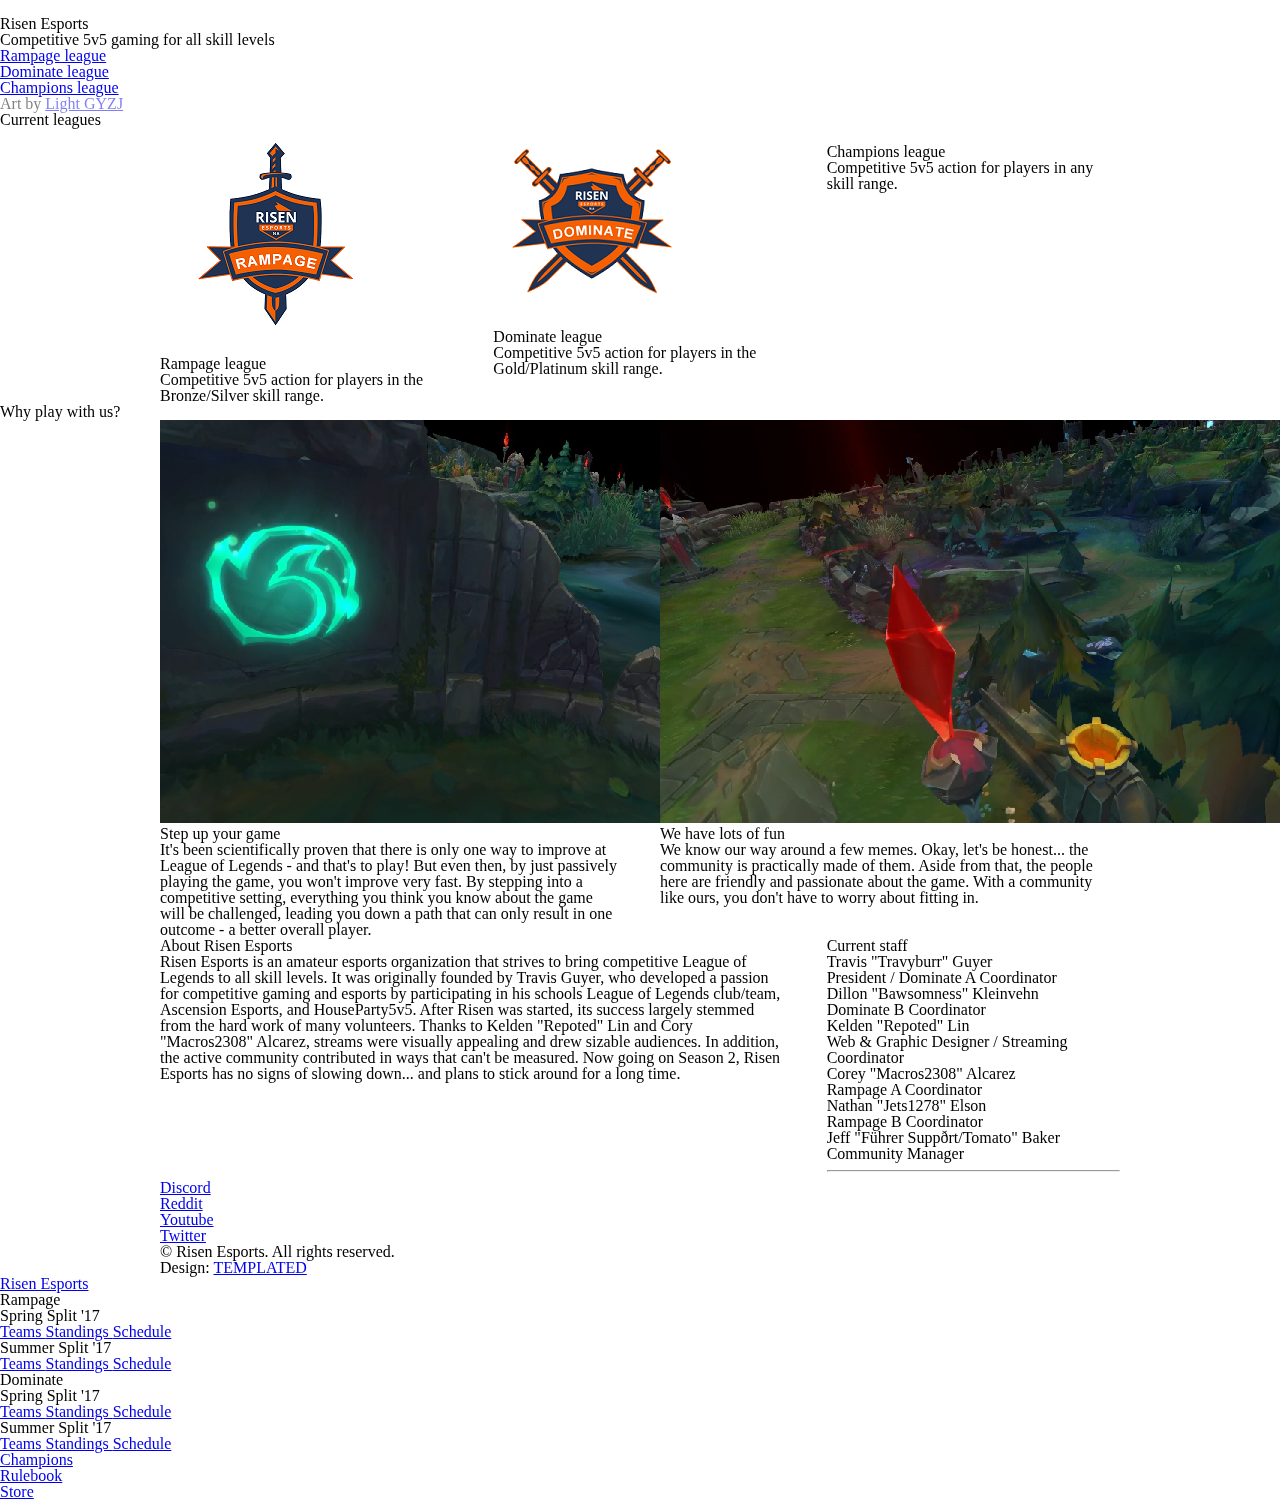
==== commit c5d79ce0: "Navbar globally tweaked, footer (social links) added, updated with some Rampage name Updates" ====
--- a/index.html
+++ b/index.html
@@ -79,7 +79,7 @@
 				<!-- Champions -->
 				<li><a href="https://docs.google.com/spreadsheets/d/15vm1gbAlgR7UDyFfbG-VMSf4Cr0W-AicbFT2tjuNAXw/edit?usp=sharing">Champions</a></li>
 				<li><a href="/faq.html">Rulebook</a></li>
-				<li><a class="button special" href="/blog.html">Blog</a></li>
+				<li><a class="button special" href="/blog.html">Store</a></li>
 
 			</ul>
 		</nav>
@@ -165,7 +165,7 @@
 						<div class="8u">
 							<section>
 								<h2>About Risen Esports</h2>
-								<p>Risen Esports is an amateur esports organization that strives to bring competitive League of Legends to all skill levels. It was originally founded by Travis Guyer, who developed a passion for competitive gaming and esports by participating in his schools League of Legends club/team, Ascension Esports, and HouseParty5v5. After Risen was started, its success largely stemmed from the hard work of many volunteers. Thanks to Kelden "Repoted" Lin and Cory "Macros2308" Alcarez, streams were visually appealing and drew sizable audiences. In addition, the active community contributed in ways that can't be measured. Now going on season 2, Risen Esports has no signs of slowing down... and plans to stick around for a long time.</p>
+								<p>Risen Esports is an amateur esports organization that strives to bring competitive League of Legends to all skill levels. It was originally founded by Travis Guyer, who developed a passion for competitive gaming and esports by participating in his schools League of Legends club/team, Ascension Esports, and HouseParty5v5. After Risen was started, its success largely stemmed from the hard work of many volunteers. Thanks to Kelden "Repoted" Lin and Cory "Macros2308" Alcarez, streams were visually appealing and drew sizable audiences. In addition, the active community contributed in ways that can't be measured. Now going on Season 2, Risen Esports has no signs of slowing down... and plans to stick around for a long time.</p>
 							</section>
 						</div>
 						<div class="4u">
@@ -174,7 +174,7 @@
 								<ul id = "staff">
 									<li>Travis "Travyburr" Guyer <div class="role"> President / Dominate A Coordinator</div></li>
 									<li>Dillon "Bawsomness" Kleinvehn<div class="role">Dominate B Coordinator</div></li>
-									<li>Kelden "Repoted" Lin <div class="role">Web & Graphic Designer</div></li>
+									<li>Kelden "Repoted" Lin <div class="role">Web & Graphic Designer / Streaming Coordinator</div></li>
 									<li>Corey "Macros2308" Alcarez <div class="role">Rampage A Coordinator</div></li>
 									<li>Nathan "Jets1278" Elson<div class="role">Rampage B Coordinator</div></li>
 									<li>Jeff "Führer Suppðrt/Tomato" Baker<div class="role">Community Manager</div></li>
@@ -196,6 +196,12 @@
 						</div>
 					</div>
 					<ul class="copyright">
+						<li><a href="http://discord.gg/e3qVQES">Discord</a></li>
+						<li><a href="http://reddit.com/r/risenesports">Reddit</a></li>
+						<li><a href="https://www.youtube.com/channel/UC_X5UQq2ewiN4b1nyyDRAbA">Youtube</a></li>
+						<li><a href="https://twitter.com/risenesportsna">Twitter</a></li>
+					</ul>
+					<ul class="copyright">
 						<li>&copy; Risen Esports. All rights reserved.</li>
 						<li>Design: <a href="http://templated.co">TEMPLATED</a></li>
 					</ul>
--- a/css/style.css
+++ b/css/style.css
@@ -909,6 +909,12 @@
 
 			#header h1 a {
 				font-size: 1.25em;
+				
+				-moz-transition: color 0.2s ease-in-out;
+				-webkit-transition: color 0.2s ease-in-out;
+				-o-transition: color 0.2s ease-in-out;
+				-ms-transition: color 0.2s ease-in-out;
+				transition: color 0.2s ease-in-out;
 			}
 
 			#header h1 a:hover {
@@ -1135,7 +1141,7 @@
 	left:0;
 	border: 1px solid lightgray;
 	background:#fff;
-	padding:0
+	padding:0;
 }
 
 #nav ul ul li {
@@ -1143,7 +1149,7 @@
 	width:200px
 }
 
-#nav ul ul a, #nav ul ul span {
+#nav ul ul a, #nav ul span, #nav ul ul span {
 	line-height:120%;
 	padding:10px 15px
 }
